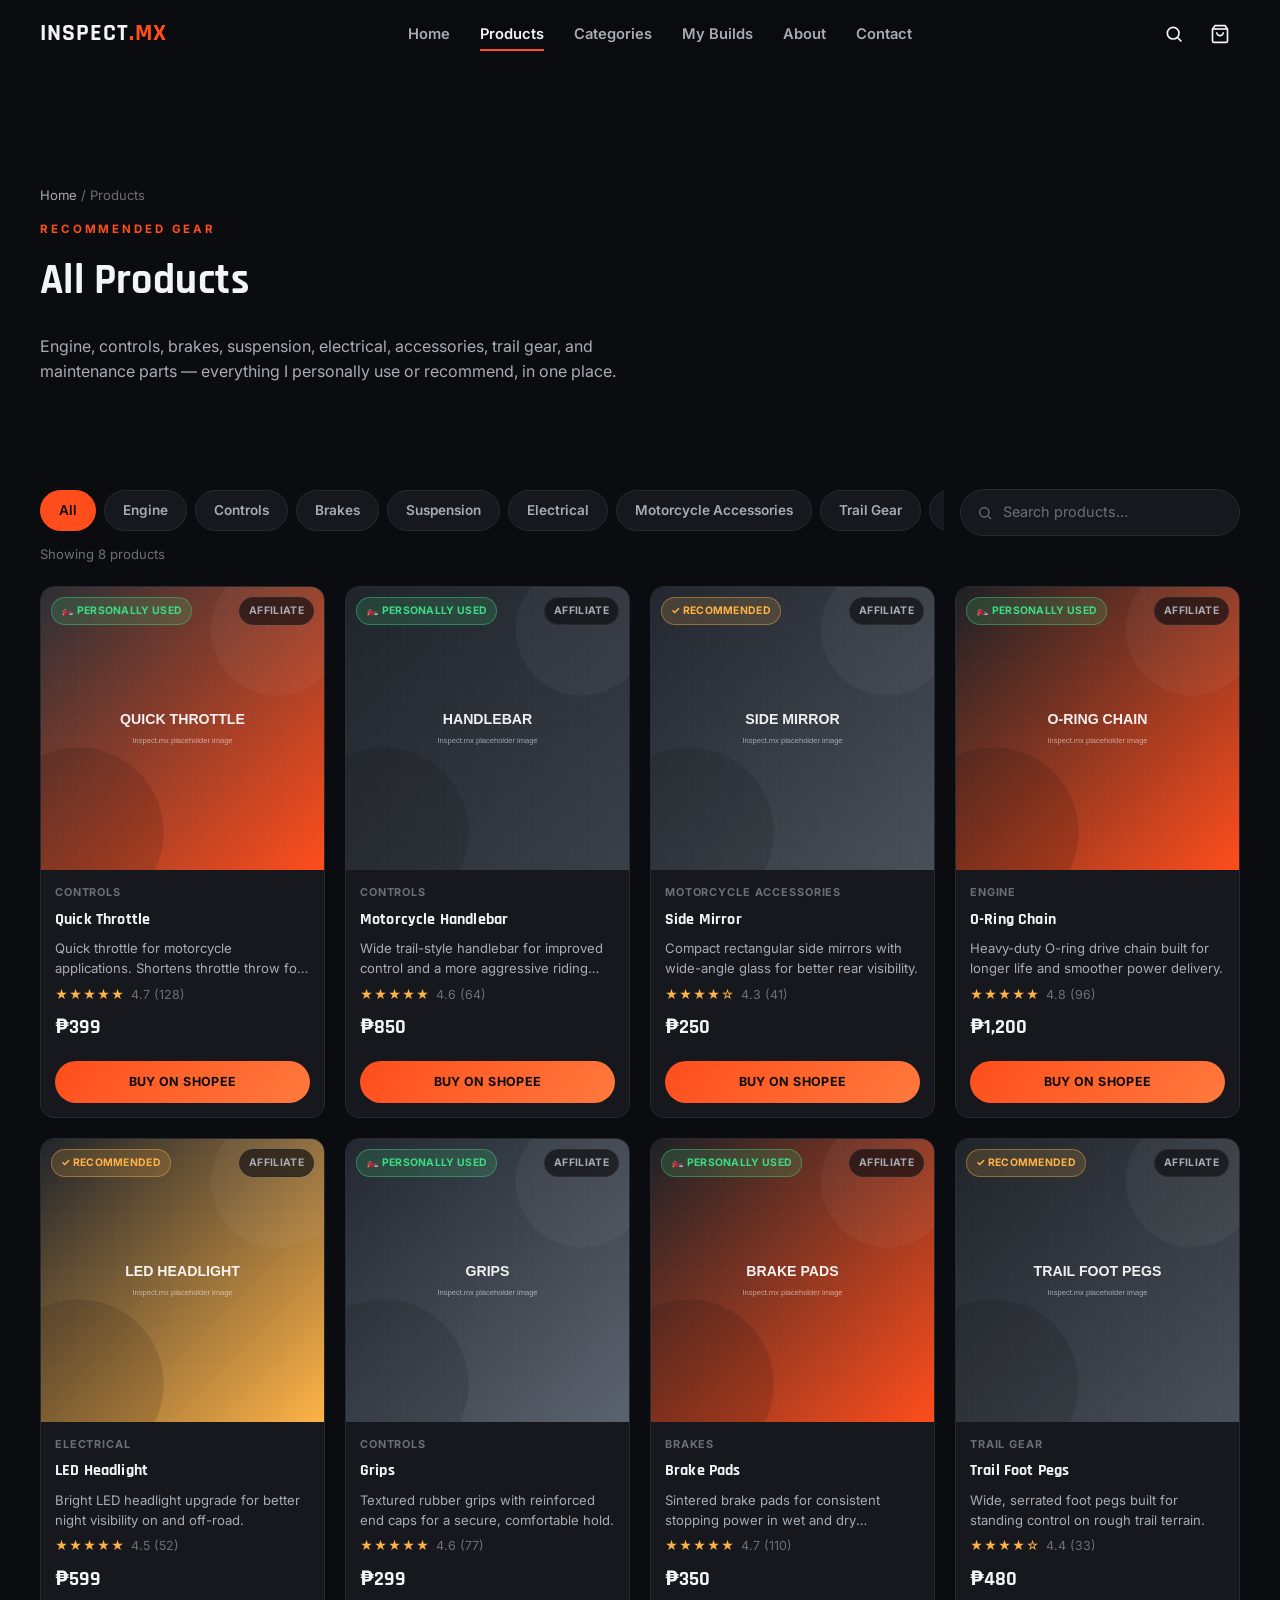
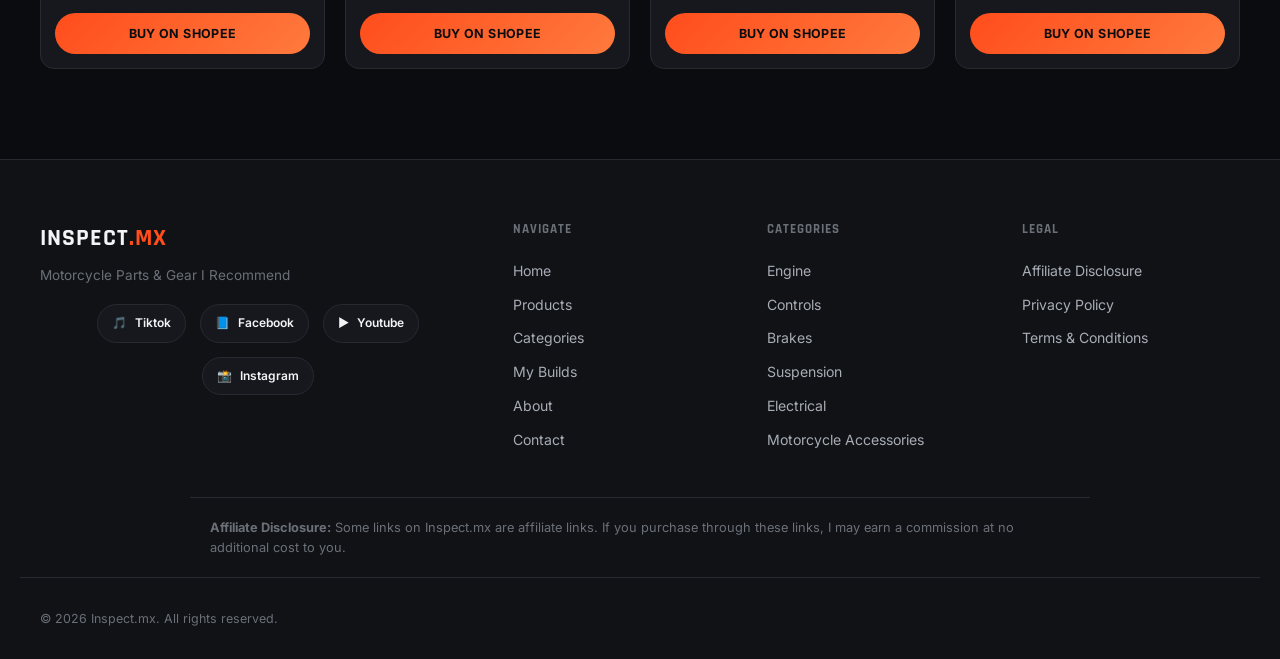
==== products.html @ eeff5ef5 "Initial commit: Inspect.mx motorcycle parts affiliate site Dark-themed, mobile-first affiliate store" ====
<!DOCTYPE html>
<html lang="en">
<head>
<meta charset="UTF-8">
<meta name="viewport" content="width=device-width, initial-scale=1.0">
<title>Products — Inspect.mx</title>
<meta name="description" content="Browse every motorcycle part and gear item Inspect.mx personally uses or recommends — engine, controls, brakes, suspension, electrical, accessories, trail gear, and maintenance.">
<link rel="icon" href="data:image/svg+xml,<svg xmlns=%22http://www.w3.org/2000/svg%22 viewBox=%220 0 100 100%22><text y=%22.9em%22 font-size=%2290%22>🏍️</text></svg>">
<link rel="preconnect" href="https://fonts.googleapis.com">
<link rel="preconnect" href="https://fonts.gstatic.com" crossorigin>
<link href="https://fonts.googleapis.com/css2?family=Rajdhani:wght@600;700&family=Inter:wght@400;500;600;700&display=swap" rel="stylesheet">
<link rel="stylesheet" href="css/style.css">
</head>
<body data-page="products">

<!-- ======================= NAVBAR ======================= -->
<header class="navbar" id="navbar">
  <div class="navbar-inner container">
    <a href="index.html" class="brand" aria-label="Inspect.mx home">
      <span class="brand-mark">INSPECT<span class="accent">.MX</span></span>
    </a>

    <nav class="nav-links" id="navLinks" aria-label="Primary">
      <a href="index.html" class="nav-link" data-section="home">Home</a>
      <a href="products.html" class="nav-link" data-section="products">Products</a>
      <a href="index.html#categories" class="nav-link" data-section="categories">Categories</a>
      <a href="index.html#builds" class="nav-link" data-section="builds">My Builds</a>
      <a href="index.html#about" class="nav-link" data-section="about">About</a>
      <a href="index.html#contact" class="nav-link" data-section="contact">Contact</a>
    </nav>

    <div class="navbar-actions">
      <button class="icon-btn" id="searchToggle" aria-label="Search products" aria-expanded="false">
        <svg viewBox="0 0 24 24" width="20" height="20" fill="none" stroke="currentColor" stroke-width="2"><circle cx="11" cy="11" r="7"/><line x1="21" y1="21" x2="16.65" y2="16.65"/></svg>
      </button>
      <a href="products.html" class="icon-btn" aria-label="View products">
        <svg viewBox="0 0 24 24" width="20" height="20" fill="none" stroke="currentColor" stroke-width="2"><path d="M6 2 3 6v14a2 2 0 0 0 2 2h14a2 2 0 0 0 2-2V6l-3-4Z"/><path d="M3 6h18"/><path d="M16 10a4 4 0 0 1-8 0"/></svg>
      </a>
      <button class="hamburger" id="hamburger" aria-label="Open menu" aria-expanded="false">
        <span></span><span></span><span></span>
      </button>
    </div>
  </div>

  <!-- Expanding search bar -->
  <div class="search-panel" id="searchPanel">
    <div class="container search-panel-inner">
      <svg viewBox="0 0 24 24" width="18" height="18" fill="none" stroke="currentColor" stroke-width="2"><circle cx="11" cy="11" r="7"/><line x1="21" y1="21" x2="16.65" y2="16.65"/></svg>
      <input type="search" id="navSearchInput" placeholder="Search parts — throttle, handlebar, brake, chain…" aria-label="Search products">
    </div>
  </div>
</header>

<!-- Mobile nav drawer -->
<div class="mobile-drawer" id="mobileDrawer">
  <button class="drawer-close" id="drawerClose" aria-label="Close menu">&times;</button>
  <div class="drawer-search">
    <svg viewBox="0 0 24 24" width="17" height="17" fill="none" stroke="currentColor" stroke-width="2"><circle cx="11" cy="11" r="7"/><line x1="21" y1="21" x2="16.65" y2="16.65"/></svg>
    <input type="search" id="drawerSearchInput" placeholder="Search parts…" aria-label="Search products">
  </div>
  <nav aria-label="Mobile primary">
    <a href="index.html" class="mobile-link" data-section="home"><span class="mobile-link-icon">🏠</span>Home</a>
    <a href="products.html" class="mobile-link" data-section="products"><span class="mobile-link-icon">🛍️</span>Products</a>
    <a href="index.html#categories" class="mobile-link" data-section="categories"><span class="mobile-link-icon">🗂️</span>Categories</a>
    <a href="index.html#builds" class="mobile-link" data-section="builds"><span class="mobile-link-icon">🏍️</span>My Builds</a>
    <a href="index.html#about" class="mobile-link" data-section="about"><span class="mobile-link-icon">ℹ️</span>About</a>
    <a href="index.html#contact" class="mobile-link" data-section="contact"><span class="mobile-link-icon">✉️</span>Contact</a>
  </nav>
</div>
<div class="drawer-backdrop" id="drawerBackdrop"></div>

<main>

<!-- ======================= PAGE HEADER ======================= -->
<section class="page-header">
  <div class="container">
    <p class="breadcrumb"><a href="index.html">Home</a> / Products</p>
    <p class="section-eyebrow">Recommended Gear</p>
    <h1 class="section-title">All Products</h1>
    <p class="page-header-text">Engine, controls, brakes, suspension, electrical, accessories, trail gear, and maintenance parts — everything I personally use or recommend, in one place.</p>
  </div>
</section>

<!-- ======================= PRODUCTS ======================= -->
<section class="products" id="productToolbar">
  <div class="container">
    <div class="product-toolbar">
      <div class="filter-chips" id="filterChips" role="tablist" aria-label="Filter products by category">
        <button class="chip active" data-filter="all" role="tab" aria-selected="true">All</button>
      </div>
      <div class="product-search">
        <svg viewBox="0 0 24 24" width="16" height="16" fill="none" stroke="currentColor" stroke-width="2"><circle cx="11" cy="11" r="7"/><line x1="21" y1="21" x2="16.65" y2="16.65"/></svg>
        <input type="search" id="productSearchInput" placeholder="Search products…" aria-label="Search products">
      </div>
    </div>

    <p class="results-meta" id="resultsMeta" aria-live="polite"></p>

    <div class="product-grid" id="productGrid"><!-- injected by products-page.js --></div>
    <p class="empty-state hidden" id="emptyState">No products match your search. Try a different keyword or filter.</p>
  </div>
</section>

</main>

<!-- ======================= FOOTER ======================= -->
<footer class="footer">
  <div class="container footer-grid">
    <div class="footer-brand">
      <span class="brand-mark">INSPECT<span class="accent">.MX</span></span>
      <p>Motorcycle Parts &amp; Gear I Recommend</p>
      <div class="social-row footer-social" id="footerSocialRow"><!-- injected by common.js --></div>
    </div>

    <div class="footer-col">
      <h4>Navigate</h4>
      <a href="index.html">Home</a>
      <a href="products.html">Products</a>
      <a href="index.html#categories">Categories</a>
      <a href="index.html#builds">My Builds</a>
      <a href="index.html#about">About</a>
      <a href="index.html#contact">Contact</a>
    </div>

    <div class="footer-col" id="footerCategories">
      <h4>Categories</h4>
      <!-- injected by common.js -->
    </div>

    <div class="footer-col">
      <h4>Legal</h4>
      <a href="#" id="footerDisclosureLink">Affiliate Disclosure</a>
      <a href="#" data-modal="privacy">Privacy Policy</a>
      <a href="#" data-modal="terms">Terms &amp; Conditions</a>
    </div>
  </div>

  <div class="footer-disclosure container">
    <strong>Affiliate Disclosure:</strong> Some links on Inspect.mx are affiliate links. If you purchase through these links, I may earn a commission at no additional cost to you.
  </div>

  <div class="footer-bottom container">
    <p>&copy; 2026 Inspect.mx. All rights reserved.</p>
  </div>
</footer>

<!-- Sticky mobile bottom tab bar -->
<nav class="mobile-tabbar" id="mobileTabbar" aria-label="Mobile quick navigation">
  <a href="index.html" class="tab-item" data-section="home">
    <svg viewBox="0 0 24 24" width="21" height="21" fill="none" stroke="currentColor" stroke-width="2"><path d="M3 11 12 3l9 8"/><path d="M5 10v10h14V10"/></svg>
    <span>Home</span>
  </a>
  <a href="index.html#categories" class="tab-item" data-section="categories">
    <svg viewBox="0 0 24 24" width="21" height="21" fill="none" stroke="currentColor" stroke-width="2"><rect x="3" y="3" width="7" height="7" rx="1.5"/><rect x="14" y="3" width="7" height="7" rx="1.5"/><rect x="3" y="14" width="7" height="7" rx="1.5"/><rect x="14" y="14" width="7" height="7" rx="1.5"/></svg>
    <span>Categories</span>
  </a>
  <button class="tab-item tab-search" id="tabSearchBtn" aria-label="Search products">
    <span class="tab-search-circle">
      <svg viewBox="0 0 24 24" width="20" height="20" fill="none" stroke="currentColor" stroke-width="2"><circle cx="11" cy="11" r="7"/><line x1="21" y1="21" x2="16.65" y2="16.65"/></svg>
    </span>
    <span>Search</span>
  </button>
  <a href="products.html" class="tab-item" data-section="products">
    <svg viewBox="0 0 24 24" width="21" height="21" fill="none" stroke="currentColor" stroke-width="2"><path d="M6 2 3 6v14a2 2 0 0 0 2 2h14a2 2 0 0 0 2-2V6l-3-4Z"/><path d="M3 6h18"/><path d="M16 10a4 4 0 0 1-8 0"/></svg>
    <span>Shop</span>
  </a>
  <a href="index.html#builds" class="tab-item" data-section="builds">
    <svg viewBox="0 0 24 24" width="21" height="21" fill="none" stroke="currentColor" stroke-width="2"><circle cx="6" cy="17" r="3"/><circle cx="18" cy="17" r="3"/><path d="M6 17 10 9h5l3 5"/><path d="M10 9 8 6h-2"/></svg>
    <span>Builds</span>
  </a>
</nav>

<!-- ======================= PRODUCT DETAIL MODAL ======================= -->
<div class="modal-backdrop" id="productModal" role="dialog" aria-modal="true" aria-labelledby="modalProductName">
  <div class="modal product-modal">
    <button class="modal-close" id="modalClose" aria-label="Close">&times;</button>
    <div class="modal-scroll" id="modalScroll"><!-- injected by common.js --></div>
  </div>
</div>

<!-- ======================= SIMPLE INFO MODAL (privacy/terms) ======================= -->
<div class="modal-backdrop" id="infoModal" role="dialog" aria-modal="true" aria-labelledby="infoModalTitle">
  <div class="modal info-modal">
    <button class="modal-close" id="infoModalClose" aria-label="Close">&times;</button>
    <h3 id="infoModalTitle"></h3>
    <div id="infoModalBody"></div>
  </div>
</div>

<script src="js/products.js"></script>
<script src="js/common.js"></script>
<script src="js/products-page.js"></script>
</body>
</html>
---- css/style.css ----
/* =========================================================
   Inspect.mx — Design Tokens
   ========================================================= */
:root {
  --bg: #0b0c0f;
  --bg-alt: #101216;
  --surface: #16181d;
  --surface-2: #1c1f25;
  --border: #262a31;
  --text: #f3f4f6;
  --text-dim: #a7acb5;
  --text-faint: #6b7078;

  --accent: #ff4d1c;
  --accent-hover: #ff6a3d;
  --accent-dim: #ff4d1c33;
  --accent-2: #ffb347;

  --success: #3ddc84;

  --radius-sm: 8px;
  --radius: 14px;
  --radius-lg: 22px;

  --shadow-sm: 0 2px 10px rgba(0,0,0,0.25);
  --shadow-md: 0 10px 30px rgba(0,0,0,0.35);
  --shadow-lg: 0 20px 50px rgba(0,0,0,0.45);

  --font-display: "Rajdhani", "Inter", sans-serif;
  --font-body: "Inter", system-ui, sans-serif;

  --nav-h: 68px;
  --container-w: 1240px;

  --ease: cubic-bezier(.22,.8,.28,1);
}

/* =========================================================
   Reset & base
   ========================================================= */
* { box-sizing: border-box; }
html { scroll-behavior: smooth; }

body {
  margin: 0;
  background: var(--bg);
  color: var(--text);
  font-family: var(--font-body);
  line-height: 1.55;
  -webkit-font-smoothing: antialiased;
  overflow-x: hidden;
}

img { max-width: 100%; display: block; }
a { color: inherit; text-decoration: none; }
button { font: inherit; }
input, textarea { font: inherit; }
ul { margin: 0; padding: 0; list-style: none; }
h1, h2, h3, h4 { margin: 0; font-family: var(--font-display); font-weight: 700; letter-spacing: 0.01em; }

.accent { color: var(--accent); }

.container {
  max-width: var(--container-w);
  margin: 0 auto;
  padding: 0 20px;
}

.hidden { display: none !important; }

@media (prefers-reduced-motion: reduce) {
  *, *::before, *::after { animation-duration: 0.001ms !important; animation-iteration-count: 1 !important; transition-duration: 0.001ms !important; scroll-behavior: auto !important; }
}

/* Reveal-on-scroll utility */
.reveal { opacity: 0; transform: translateY(18px); }
.reveal.in-view {
  animation: revealUp 0.7s var(--ease) forwards;
}
@keyframes revealUp {
  to { opacity: 1; transform: translateY(0); }
}

/* =========================================================
   Buttons
   ========================================================= */
.btn {
  display: inline-flex;
  align-items: center;
  justify-content: center;
  gap: 8px;
  padding: 14px 26px;
  border-radius: 999px;
  font-weight: 700;
  font-size: 0.95rem;
  letter-spacing: 0.02em;
  border: 1.5px solid transparent;
  cursor: pointer;
  transition: transform 0.2s var(--ease), box-shadow 0.2s var(--ease), background 0.2s var(--ease), border-color 0.2s var(--ease);
  white-space: nowrap;
  text-transform: uppercase;
}
.btn:active { transform: scale(0.97); }

.btn-primary {
  background: linear-gradient(135deg, var(--accent), #ff7a3d);
  color: #0b0c0f;
  box-shadow: 0 8px 24px var(--accent-dim);
}
.btn-primary:hover { transform: translateY(-2px); box-shadow: 0 12px 30px var(--accent-dim); background: linear-gradient(135deg, var(--accent-hover), #ff8d59); }

.btn-outline {
  background: transparent;
  color: var(--text);
  border-color: rgba(255,255,255,0.25);
}
.btn-outline:hover { border-color: var(--accent); color: var(--accent); transform: translateY(-2px); }

.btn-block { width: 100%; }

.btn-sm { padding: 10px 18px; font-size: 0.8rem; }

/* =========================================================
   Navbar
   ========================================================= */
.navbar {
  position: sticky;
  top: 0;
  z-index: 100;
  background: rgba(11,12,15,0.7);
  backdrop-filter: blur(14px) saturate(140%);
  -webkit-backdrop-filter: blur(14px) saturate(140%);
  border-bottom: 1px solid transparent;
  transition: border-color 0.3s var(--ease), background 0.3s var(--ease);
}
.navbar.scrolled {
  border-bottom-color: var(--border);
  background: rgba(11,12,15,0.92);
}

.navbar-inner {
  height: var(--nav-h);
  display: flex;
  align-items: center;
  justify-content: space-between;
  gap: 20px;
}

.brand-mark {
  font-family: var(--font-display);
  font-weight: 700;
  font-size: 1.5rem;
  letter-spacing: 0.04em;
}

.nav-links {
  display: none;
  align-items: center;
  gap: 30px;
}
.nav-link {
  font-size: 0.92rem;
  font-weight: 600;
  color: var(--text-dim);
  position: relative;
  padding: 6px 0;
  transition: color 0.2s;
}
.nav-link::after {
  content: "";
  position: absolute;
  left: 0; bottom: 0;
  width: 0; height: 2px;
  background: var(--accent);
  transition: width 0.25s var(--ease);
}
.nav-link:hover { color: var(--text); }
.nav-link:hover::after { width: 100%; }
.nav-link.active { color: var(--text); }
.nav-link.active::after { width: 100%; }

.navbar-actions {
  display: flex;
  align-items: center;
  gap: 6px;
}
.icon-btn {
  display: inline-flex;
  align-items: center;
  justify-content: center;
  width: 40px; height: 40px;
  border-radius: 50%;
  background: transparent;
  border: none;
  color: var(--text);
  cursor: pointer;
  transition: background 0.2s;
}
.icon-btn:hover { background: var(--surface-2); color: var(--accent); }

.hamburger {
  display: inline-flex;
  flex-direction: column;
  justify-content: center;
  gap: 5px;
  width: 40px; height: 40px;
  background: none;
  border: none;
  cursor: pointer;
}
.hamburger span {
  display: block;
  width: 20px; height: 2px;
  background: var(--text);
  margin: 0 auto;
  transition: transform 0.25s var(--ease), opacity 0.2s;
}
.hamburger[aria-expanded="true"] span:nth-child(1) { transform: translateY(7px) rotate(45deg); }
.hamburger[aria-expanded="true"] span:nth-child(2) { opacity: 0; }
.hamburger[aria-expanded="true"] span:nth-child(3) { transform: translateY(-7px) rotate(-45deg); }

/* Search panel */
.search-panel {
  max-height: 0;
  overflow: hidden;
  transition: max-height 0.3s var(--ease);
  border-bottom: 1px solid transparent;
}
.search-panel.open { max-height: 80px; border-bottom-color: var(--border); }
.search-panel-inner {
  display: flex;
  align-items: center;
  gap: 10px;
  padding: 14px 20px;
  color: var(--text-faint);
}
.search-panel-inner input {
  flex: 1;
  background: transparent;
  border: none;
  outline: none;
  color: var(--text);
  font-size: 0.95rem;
}
.search-panel-inner input::placeholder { color: var(--text-faint); }

/* Mobile drawer */
.mobile-drawer {
  position: fixed;
  top: 0; right: 0;
  width: min(82vw, 320px);
  height: 100vh;
  background: var(--surface);
  border-left: 1px solid var(--border);
  z-index: 200;
  transform: translateX(100%);
  transition: transform 0.3s var(--ease);
  padding: 24px 24px 24px;
  overflow-y: auto;
}
.mobile-drawer.open { transform: translateX(0); }

.drawer-close {
  display: flex;
  align-items: center;
  justify-content: center;
  width: 40px; height: 40px;
  margin-left: auto;
  margin-bottom: 18px;
  border-radius: 50%;
  background: var(--surface-2);
  border: 1px solid var(--border);
  color: var(--text);
  font-size: 1.4rem;
  line-height: 1;
  cursor: pointer;
  transition: background 0.2s, color 0.2s;
}
.drawer-close:hover { background: var(--accent); color: #0b0c0f; }

.drawer-search {
  display: flex;
  align-items: center;
  gap: 10px;
  background: var(--surface-2);
  border: 1px solid var(--border);
  border-radius: 999px;
  padding: 11px 16px;
  color: var(--text-faint);
  margin-bottom: 20px;
}
.drawer-search input {
  flex: 1;
  background: transparent;
  border: none;
  outline: none;
  color: var(--text);
  font-size: 0.92rem;
  min-width: 0;
}
.drawer-search input::placeholder { color: var(--text-faint); }

.mobile-link {
  display: flex;
  align-items: center;
  gap: 12px;
  padding: 15px 6px;
  font-weight: 700;
  font-size: 1.02rem;
  border-bottom: 1px solid var(--border);
  color: var(--text-dim);
  transition: color 0.2s, padding-left 0.2s;
}
.mobile-link-icon { font-size: 1.15rem; width: 24px; text-align: center; }
.mobile-link:hover, .mobile-link.active { color: var(--text); padding-left: 10px; }
.mobile-link.active { color: var(--accent); }
.drawer-backdrop {
  position: fixed; inset: 0;
  background: rgba(0,0,0,0.55);
  z-index: 190;
  opacity: 0;
  pointer-events: none;
  transition: opacity 0.3s var(--ease);
}
.drawer-backdrop.open { opacity: 1; pointer-events: auto; }

@media (min-width: 900px) {
  .nav-links { display: flex; }
  .hamburger { display: none; }
}

/* =========================================================
   Hero
   ========================================================= */
.hero {
  position: relative;
  min-height: 92vh;
  display: flex;
  flex-direction: column;
  align-items: center;
  justify-content: center;
  text-align: center;
  overflow: hidden;
  padding: 40px 0 80px;
}
.hero-bg {
  position: absolute; inset: 0;
  background-size: cover;
  background-position: center bottom;
  transform: scale(1.05);
  will-change: transform;
}
.hero-overlay {
  position: absolute; inset: 0;
  background:
    linear-gradient(180deg, rgba(11,12,15,0.55) 0%, rgba(11,12,15,0.62) 45%, var(--bg) 96%),
    radial-gradient(circle at 50% 38%, rgba(11,12,15,0.15), rgba(11,12,15,0.7) 75%);
}
.hero-content { position: relative; z-index: 2; max-width: 760px; }

.hero-eyebrow {
  text-transform: uppercase;
  letter-spacing: 0.3em;
  font-size: 0.75rem;
  font-weight: 700;
  color: var(--accent-2);
  margin-bottom: 18px;
}
.hero-title {
  font-size: clamp(3rem, 14vw, 6.5rem);
  line-height: 0.95;
  margin-bottom: 10px;
  text-shadow: 0 10px 40px rgba(0,0,0,0.5);
}
.hero-subtitle {
  font-size: clamp(1.1rem, 3vw, 1.6rem);
  font-weight: 600;
  color: var(--text);
  margin-bottom: 14px;
}
.hero-tagline {
  color: var(--text-dim);
  max-width: 520px;
  margin: 0 auto 34px;
  font-size: 1rem;
}
.hero-actions {
  display: flex;
  gap: 16px;
  justify-content: center;
  flex-wrap: wrap;
}

.reveal[style] { } /* placeholder to keep specificity simple */
.hero-eyebrow.reveal.in-view { animation-delay: 0s; }
.hero-title.reveal.in-view { animation-delay: 0.08s; }
.hero-subtitle.reveal.in-view { animation-delay: 0.16s; }
.hero-tagline.reveal.in-view { animation-delay: 0.24s; }
.hero-actions.reveal.in-view { animation-delay: 0.32s; }

.scroll-cue {
  position: absolute;
  bottom: 22px;
  left: 50%;
  transform: translateX(-50%);
  color: var(--text-dim);
  animation: bounce 2.2s infinite;
  z-index: 2;
}
@keyframes bounce {
  0%, 100% { transform: translate(-50%, 0); }
  50% { transform: translate(-50%, 8px); }
}

/* =========================================================
   Section headings
   ========================================================= */
section { padding: 90px 0; scroll-margin-top: var(--nav-h); }
.section-eyebrow {
  text-transform: uppercase;
  letter-spacing: 0.25em;
  font-size: 0.72rem;
  font-weight: 700;
  color: var(--accent);
  margin: 0 0 10px;
}
.section-title {
  font-size: clamp(1.8rem, 4vw, 2.6rem);
  margin-bottom: 20px;
}

/* =========================================================
   Trust section
   ========================================================= */
.trust { background: var(--bg-alt); border-top: 1px solid var(--border); border-bottom: 1px solid var(--border); }
.trust-text { color: var(--text-dim); max-width: 640px; font-size: 1.05rem; margin-bottom: 40px; }
.trust-grid {
  display: grid;
  gap: 20px;
  grid-template-columns: 1fr;
}
.trust-card {
  background: var(--surface);
  border: 1px solid var(--border);
  border-radius: var(--radius);
  padding: 28px 24px;
  transition: transform 0.25s var(--ease), border-color 0.25s var(--ease);
}
.trust-card:hover { transform: translateY(-4px); border-color: var(--accent); }
.trust-icon { font-size: 2rem; display: block; margin-bottom: 12px; }
.trust-card h3 { font-size: 1.1rem; margin-bottom: 8px; }
.trust-card p { color: var(--text-dim); font-size: 0.92rem; margin: 0; }

@media (min-width: 700px) {
  .trust-grid { grid-template-columns: repeat(3, 1fr); }
}

/* =========================================================
   Categories
   ========================================================= */
.category-grid {
  display: grid;
  grid-template-columns: repeat(2, 1fr);
  gap: 14px;
}
.category-card {
  background: var(--surface);
  border: 1px solid var(--border);
  border-radius: var(--radius);
  padding: 22px 16px;
  text-align: center;
  cursor: pointer;
  transition: transform 0.25s var(--ease), border-color 0.25s var(--ease), background 0.25s var(--ease);
}
.category-card:hover, .category-card:focus-visible {
  transform: translateY(-5px);
  border-color: var(--accent);
  background: var(--surface-2);
}
.category-card .cat-icon {
  font-size: 1.8rem;
  display: inline-flex;
  align-items: center;
  justify-content: center;
  width: 56px; height: 56px;
  border-radius: 50%;
  background: var(--accent-dim);
  margin-bottom: 12px;
  transition: transform 0.25s var(--ease);
}
.category-card:hover .cat-icon { transform: scale(1.1) rotate(-6deg); }
.category-card h3 { font-size: 0.95rem; margin-bottom: 4px; }
.category-card p { color: var(--text-faint); font-size: 0.78rem; margin: 0; }

@media (min-width: 640px) { .category-grid { grid-template-columns: repeat(4, 1fr); } }
@media (min-width: 1000px) { .category-grid { grid-template-columns: repeat(8, 1fr); } }

/* =========================================================
   Products teaser (homepage)
   ========================================================= */
.products-teaser { background: var(--bg-alt); border-top: 1px solid var(--border); border-bottom: 1px solid var(--border); }
.products-teaser-inner {
  display: flex;
  flex-direction: column;
  gap: 24px;
  align-items: flex-start;
}
.products-teaser-text { color: var(--text-dim); max-width: 560px; }
@media (min-width: 760px) {
  .products-teaser-inner { flex-direction: row; align-items: center; justify-content: space-between; gap: 30px; }
}

/* =========================================================
   Page header (non-homepage pages, e.g. products.html)
   ========================================================= */
.page-header { padding: calc(var(--nav-h) + 34px) 0 10px; }
.breadcrumb { color: var(--text-faint); font-size: 0.82rem; margin-bottom: 16px; }
.breadcrumb a { color: var(--text-dim); transition: color 0.2s; }
.breadcrumb a:hover { color: var(--accent); }
.page-header-text { color: var(--text-dim); max-width: 620px; margin-bottom: 6px; }

/* =========================================================
   Products toolbar
   ========================================================= */
.product-toolbar {
  display: flex;
  flex-direction: column;
  gap: 16px;
  margin-bottom: 8px;
}
.filter-chips {
  display: flex;
  gap: 8px;
  overflow-x: auto;
  padding-bottom: 4px;
  scrollbar-width: none;
}
.filter-chips::-webkit-scrollbar { display: none; }
.chip {
  flex: 0 0 auto;
  padding: 9px 18px;
  border-radius: 999px;
  border: 1px solid var(--border);
  background: var(--surface);
  color: var(--text-dim);
  font-size: 0.85rem;
  font-weight: 600;
  cursor: pointer;
  transition: all 0.2s var(--ease);
}
.chip:hover { border-color: var(--accent); color: var(--text); }
.chip.active { background: var(--accent); border-color: var(--accent); color: #0b0c0f; }

.product-search {
  display: flex;
  align-items: center;
  gap: 8px;
  background: var(--surface);
  border: 1px solid var(--border);
  border-radius: 999px;
  padding: 10px 16px;
  color: var(--text-faint);
}
.product-search input {
  flex: 1;
  background: transparent;
  border: none;
  outline: none;
  color: var(--text);
  font-size: 0.9rem;
  min-width: 0;
}
.product-search input::placeholder { color: var(--text-faint); }

.results-meta { color: var(--text-faint); font-size: 0.82rem; margin: 6px 0 22px; }

@media (min-width: 760px) {
  .product-toolbar { flex-direction: row; align-items: center; justify-content: space-between; }
  .product-search { width: 280px; }
}

/* =========================================================
   Product grid & cards
   ========================================================= */
.product-grid {
  display: grid;
  grid-template-columns: repeat(2, 1fr);
  gap: 14px;
}
@media (min-width: 640px) { .product-grid { grid-template-columns: repeat(3, 1fr); gap: 20px; } }
@media (min-width: 1000px) { .product-grid { grid-template-columns: repeat(4, 1fr); } }

.product-card {
  background: var(--surface);
  border: 1px solid var(--border);
  border-radius: var(--radius);
  overflow: hidden;
  cursor: pointer;
  display: flex;
  flex-direction: column;
  transition: transform 0.3s var(--ease), box-shadow 0.3s var(--ease), border-color 0.3s var(--ease);
  animation: cardIn 0.5s var(--ease) both;
}
@keyframes cardIn { from { opacity: 0; transform: translateY(14px); } to { opacity: 1; transform: translateY(0); } }

.product-card:hover {
  transform: translateY(-6px);
  box-shadow: var(--shadow-md);
  border-color: rgba(255,77,28,0.4);
}

.product-media {
  position: relative;
  aspect-ratio: 1 / 1;
  overflow: hidden;
  background: var(--surface-2);
}
.product-media img {
  width: 100%; height: 100%;
  object-fit: cover;
  transition: transform 0.45s var(--ease);
}
.product-card:hover .product-media img { transform: scale(1.08); }

.badge-row {
  position: absolute;
  top: 10px; left: 10px;
  display: flex;
  flex-direction: column;
  gap: 6px;
  z-index: 2;
}
.badge {
  font-size: 0.65rem;
  font-weight: 700;
  text-transform: uppercase;
  letter-spacing: 0.03em;
  padding: 5px 9px;
  border-radius: 999px;
  backdrop-filter: blur(4px);
  white-space: nowrap;
}
.badge-used { background: rgba(61,220,132,0.16); color: var(--success); border: 1px solid rgba(61,220,132,0.4); }
.badge-recommended { background: rgba(255,179,71,0.16); color: var(--accent-2); border: 1px solid rgba(255,179,71,0.4); }
.badge-affiliate {
  position: absolute;
  top: 10px; right: 10px;
  background: rgba(11,12,15,0.65);
  color: var(--text-dim);
  border: 1px solid var(--border);
  z-index: 2;
}

.product-body {
  padding: 14px;
  display: flex;
  flex-direction: column;
  gap: 6px;
  flex: 1;
}
.product-category {
  font-size: 0.68rem;
  text-transform: uppercase;
  letter-spacing: 0.08em;
  color: var(--text-faint);
  font-weight: 700;
}
.product-name {
  font-family: var(--font-display);
  font-size: 1.02rem;
  font-weight: 700;
  margin: 0;
}
.product-desc {
  color: var(--text-dim);
  font-size: 0.82rem;
  margin: 0;
  display: -webkit-box;
  -webkit-line-clamp: 2;
  -webkit-box-orient: vertical;
  overflow: hidden;
}
.product-rating {
  display: flex;
  align-items: center;
  gap: 6px;
  font-size: 0.78rem;
  color: var(--text-faint);
}
.stars { color: var(--accent-2); letter-spacing: 1px; }
.product-price {
  font-family: var(--font-display);
  font-size: 1.25rem;
  font-weight: 700;
  color: var(--text);
  margin-top: 2px;
}

.product-buy-btn {
  margin: 4px 14px 14px;
  display: inline-flex;
  align-items: center;
  justify-content: center;
  gap: 6px;
  padding: 11px 14px;
  border-radius: 999px;
  background: linear-gradient(135deg, var(--accent), #ff7a3d);
  color: #0b0c0f;
  font-weight: 700;
  font-size: 0.78rem;
  text-transform: uppercase;
  letter-spacing: 0.03em;
  border: none;
  cursor: pointer;
  transition: transform 0.2s var(--ease), box-shadow 0.2s var(--ease);
}
.product-buy-btn:hover { transform: translateY(-2px); box-shadow: 0 8px 20px var(--accent-dim); }
.product-buy-btn:active { transform: scale(0.96); }

.empty-state { text-align: center; color: var(--text-faint); padding: 60px 20px; }

/* =========================================================
   Skeleton / loading state
   ========================================================= */
.skeleton {
  background: linear-gradient(90deg, var(--surface) 25%, var(--surface-2) 37%, var(--surface) 63%);
  background-size: 400% 100%;
  animation: shimmer 1.4s ease infinite;
  border-radius: var(--radius);
}
@keyframes shimmer { 0% { background-position: 100% 0; } 100% { background-position: -100% 0; } }

/* =========================================================
   Videos
   ========================================================= */
.videos { background: var(--bg-alt); border-top: 1px solid var(--border); border-bottom: 1px solid var(--border); }
.video-grid {
  display: grid;
  grid-template-columns: 1fr;
  gap: 18px;
}
@media (min-width: 640px) { .video-grid { grid-template-columns: repeat(2, 1fr); } }
@media (min-width: 1000px) { .video-grid { grid-template-columns: repeat(4, 1fr); } }

.video-card {
  background: var(--surface);
  border: 1px solid var(--border);
  border-radius: var(--radius);
  overflow: hidden;
  transition: transform 0.25s var(--ease), border-color 0.25s var(--ease);
}
.video-card:hover { transform: translateY(-5px); border-color: var(--accent); }
.video-thumb {
  position: relative;
  aspect-ratio: 4/5;
  overflow: hidden;
}
.video-thumb img { width: 100%; height: 100%; object-fit: cover; }
.play-badge {
  position: absolute; inset: 0;
  display: flex; align-items: center; justify-content: center;
  background: linear-gradient(180deg, transparent 40%, rgba(0,0,0,0.75));
}
.play-circle {
  width: 54px; height: 54px;
  border-radius: 50%;
  background: rgba(255,77,28,0.9);
  display: flex; align-items: center; justify-content: center;
  color: #0b0c0f;
  transition: transform 0.25s var(--ease);
}
.video-card:hover .play-circle { transform: scale(1.12); }
.platform-tag {
  position: absolute; top: 10px; left: 10px;
  background: rgba(11,12,15,0.7);
  border: 1px solid var(--border);
  color: var(--text-dim);
  font-size: 0.65rem;
  font-weight: 700;
  text-transform: uppercase;
  padding: 4px 9px;
  border-radius: 999px;
}
.video-body { padding: 14px; }
.video-body h3 { font-size: 0.95rem; margin-bottom: 6px; }
.video-body p { color: var(--text-dim); font-size: 0.8rem; margin: 0 0 12px; }

/* =========================================================
   Builds
   ========================================================= */
.build-list { display: flex; flex-direction: column; gap: 24px; }
.build-card {
  display: grid;
  grid-template-columns: 1fr;
  background: var(--surface);
  border: 1px solid var(--border);
  border-radius: var(--radius-lg);
  overflow: hidden;
}
.build-media { aspect-ratio: 16/10; overflow: hidden; }
.build-media img { width: 100%; height: 100%; object-fit: cover; }
.build-info { padding: 26px; display: flex; flex-direction: column; gap: 14px; }
.build-info h3 { font-size: 1.5rem; }
.build-bike { color: var(--accent-2); font-weight: 700; font-size: 0.85rem; text-transform: uppercase; letter-spacing: 0.05em; }
.build-summary { color: var(--text-dim); font-size: 0.92rem; }
.build-parts { display: flex; flex-wrap: wrap; gap: 8px; }
.build-part-tag {
  background: var(--surface-2);
  border: 1px solid var(--border);
  border-radius: 999px;
  padding: 7px 14px;
  font-size: 0.78rem;
  color: var(--text-dim);
  cursor: pointer;
  transition: all 0.2s;
}
.build-part-tag:hover { border-color: var(--accent); color: var(--text); }

@media (min-width: 800px) {
  .build-card { grid-template-columns: 1fr 1fr; }
  .build-media { aspect-ratio: auto; height: 100%; }
}

/* =========================================================
   About
   ========================================================= */
.about-grid { display: grid; grid-template-columns: 1fr; gap: 30px; align-items: start; }
.about-text { color: var(--text-dim); margin-bottom: 14px; }
.about-disclosure-card {
  background: var(--surface);
  border: 1px solid var(--accent-dim);
  border-radius: var(--radius);
  padding: 24px;
}
.about-disclosure-card h3 { margin-bottom: 10px; color: var(--accent-2); font-size: 1rem; }
.about-disclosure-card p { color: var(--text-dim); font-size: 0.88rem; margin: 0; }

@media (min-width: 900px) { .about-grid { grid-template-columns: 1.4fr 1fr; } }

/* =========================================================
   Follow / social
   ========================================================= */
.follow { text-align: center; background: radial-gradient(circle at 50% 0%, rgba(255,77,28,0.08), transparent 60%); }
.follow-text { color: var(--text-dim); margin-bottom: 30px; }
.social-row { display: flex; gap: 14px; justify-content: center; flex-wrap: wrap; }
.social-btn {
  display: inline-flex;
  align-items: center;
  gap: 8px;
  padding: 12px 20px;
  border-radius: 999px;
  background: var(--surface);
  border: 1px solid var(--border);
  font-weight: 600;
  font-size: 0.85rem;
  transition: all 0.2s var(--ease);
}
.social-btn:hover { border-color: var(--accent); transform: translateY(-3px); color: var(--accent); }

/* =========================================================
   Contact
   ========================================================= */
.contact-inner { display: grid; grid-template-columns: 1fr; gap: 30px; }
.contact-text { color: var(--text-dim); }
.contact-form { display: flex; flex-direction: column; gap: 16px; background: var(--surface); border: 1px solid var(--border); padding: 24px; border-radius: var(--radius); }
.field { display: flex; flex-direction: column; gap: 6px; font-size: 0.85rem; color: var(--text-dim); }
.field input, .field textarea {
  background: var(--surface-2);
  border: 1px solid var(--border);
  border-radius: var(--radius-sm);
  padding: 12px 14px;
  color: var(--text);
  outline: none;
  transition: border-color 0.2s;
  resize: vertical;
}
.field input:focus, .field textarea:focus { border-color: var(--accent); }
.form-note { font-size: 0.82rem; color: var(--success); min-height: 1.2em; margin: 0; }

@media (min-width: 900px) { .contact-inner { grid-template-columns: 1fr 1fr; align-items: center; } }

/* =========================================================
   Footer
   ========================================================= */
.footer { background: var(--bg-alt); border-top: 1px solid var(--border); padding-top: 60px; }
.footer-grid {
  display: grid;
  grid-template-columns: 1fr;
  gap: 36px;
  padding-bottom: 40px;
}
.footer-brand p { color: var(--text-faint); font-size: 0.85rem; margin: 8px 0 18px; }
.footer-social .social-btn { padding: 9px 14px; font-size: 0.75rem; }
.footer-col h4 { font-size: 0.8rem; text-transform: uppercase; letter-spacing: 0.08em; color: var(--text-faint); margin-bottom: 14px; }
.footer-col a { display: block; color: var(--text-dim); font-size: 0.88rem; padding: 6px 0; transition: color 0.2s; }
.footer-col a:hover { color: var(--accent); }

.footer-disclosure {
  border-top: 1px solid var(--border);
  padding: 20px;
  color: var(--text-faint);
  font-size: 0.8rem;
  max-width: 900px;
}
.footer-bottom {
  border-top: 1px solid var(--border);
  padding: 18px 20px 90px;
  color: var(--text-faint);
  font-size: 0.78rem;
}

@media (min-width: 700px) { .footer-grid { grid-template-columns: repeat(2, 1fr); } .footer-bottom { padding-bottom: 18px; } }
@media (min-width: 1000px) { .footer-grid { grid-template-columns: 2fr 1fr 1fr 1fr; } }

/* =========================================================
   Sticky mobile bottom tab bar
   ========================================================= */
.mobile-tabbar {
  position: fixed;
  left: 0; right: 0; bottom: 0;
  z-index: 90;
  display: flex;
  align-items: flex-start;
  justify-content: space-between;
  padding: 8px 6px calc(6px + env(safe-area-inset-bottom));
  background: rgba(11,12,15,0.94);
  backdrop-filter: blur(12px);
  border-top: 1px solid var(--border);
}
.tab-item {
  flex: 1;
  display: flex;
  flex-direction: column;
  align-items: center;
  gap: 4px;
  padding: 6px 2px;
  border: none;
  background: none;
  color: var(--text-faint);
  font-size: 0.65rem;
  font-weight: 600;
  cursor: pointer;
  transition: color 0.2s, transform 0.2s;
}
.tab-item:active { transform: scale(0.94); }
.tab-item.active { color: var(--accent); }
.tab-search { position: relative; margin-top: -22px; }
.tab-search-circle {
  width: 46px; height: 46px;
  border-radius: 50%;
  display: flex; align-items: center; justify-content: center;
  background: linear-gradient(135deg, var(--accent), #ff7a3d);
  color: #0b0c0f;
  box-shadow: 0 6px 18px var(--accent-dim);
  margin-bottom: 2px;
  transition: transform 0.2s var(--ease);
}
.tab-search:active .tab-search-circle { transform: scale(0.92); }
.tab-search span:last-child { color: var(--text-faint); }

body { padding-bottom: 0; }
@media (max-width: 699px) { body { padding-bottom: 66px; } }
@media (min-width: 700px) { .mobile-tabbar { display: none; } }

/* =========================================================
   Modals
   ========================================================= */
.modal-backdrop {
  position: fixed; inset: 0;
  background: rgba(5,5,7,0.75);
  backdrop-filter: blur(3px);
  display: flex;
  align-items: flex-end;
  justify-content: center;
  z-index: 300;
  opacity: 0;
  pointer-events: none;
  transition: opacity 0.25s var(--ease);
}
.modal-backdrop.open { opacity: 1; pointer-events: auto; }

.modal {
  background: var(--surface);
  border: 1px solid var(--border);
  border-radius: 20px 20px 0 0;
  width: 100%;
  max-width: 720px;
  max-height: 92vh;
  position: relative;
  transform: translateY(24px);
  transition: transform 0.3s var(--ease);
  overflow: hidden;
  display: flex;
  flex-direction: column;
}
.modal-backdrop.open .modal { transform: translateY(0); }

.modal-close {
  position: absolute;
  top: 14px; right: 14px;
  width: 36px; height: 36px;
  border-radius: 50%;
  background: rgba(0,0,0,0.4);
  border: 1px solid var(--border);
  color: var(--text);
  font-size: 1.3rem;
  line-height: 1;
  cursor: pointer;
  z-index: 5;
  display: flex; align-items: center; justify-content: center;
  transition: background 0.2s;
}
.modal-close:hover { background: var(--accent); color: #0b0c0f; }

.modal-scroll { overflow-y: auto; padding: 0 0 30px; flex: 1; min-height: 0; }
.info-modal { padding: 28px 24px; max-height: 80vh; overflow-y: auto; border-radius: var(--radius-lg); }
.info-modal h3 { margin-bottom: 14px; }
.info-modal p { color: var(--text-dim); font-size: 0.9rem; margin-bottom: 12px; }

@media (min-width: 760px) {
  .modal-backdrop { align-items: center; }
  .modal { border-radius: var(--radius-lg); }
}

/* Product modal: slides in from the right like a page, not a bottom sheet */
#productModal {
  justify-content: flex-end;
  align-items: stretch;
}
#productModal .modal.product-modal {
  width: 100%;
  max-width: 100%;
  height: 100%;
  max-height: 100%;
  border-radius: 0;
  transform: translateX(100%);
  transition: transform 0.4s var(--ease);
  box-shadow: -20px 0 50px rgba(0,0,0,0.5);
}
#productModal.open .modal.product-modal { transform: translateX(0); }

/* Product modal internals */
.pm-gallery { position: relative; background: var(--surface-2); }
.pm-main-img { aspect-ratio: 1/1; max-height: 380px; overflow: hidden; }
.pm-main-img img { width: 100%; height: 100%; object-fit: cover; }
.pm-thumbs { display: flex; gap: 8px; padding: 10px 20px; overflow-x: auto; }
.pm-thumb { width: 60px; height: 60px; border-radius: 8px; overflow: hidden; border: 2px solid transparent; cursor: pointer; flex: 0 0 auto; }
.pm-thumb.active { border-color: var(--accent); }
.pm-thumb img { width: 100%; height: 100%; object-fit: cover; }

.pm-body { padding: 24px 24px 0; }
.pm-badges { display: flex; gap: 8px; margin-bottom: 12px; flex-wrap: wrap; }
.pm-title { font-size: 1.5rem; margin-bottom: 6px; }
.pm-category { color: var(--text-faint); font-size: 0.78rem; text-transform: uppercase; letter-spacing: 0.06em; font-weight: 700; margin-bottom: 10px; }
.pm-price { font-size: 1.6rem; font-weight: 700; font-family: var(--font-display); margin-bottom: 12px; }
.pm-desc { color: var(--text-dim); margin-bottom: 18px; }
.pm-buy-row { margin-bottom: 8px; }
.pm-disclosure-inline { font-size: 0.76rem; color: var(--text-faint); margin-bottom: 24px; }

.pm-section { padding: 22px 24px; border-top: 1px solid var(--border); }
.pm-section h4 { font-size: 0.78rem; text-transform: uppercase; letter-spacing: 0.08em; color: var(--accent); margin-bottom: 14px; }
.pm-reasons { display: flex; flex-direction: column; gap: 8px; }
.pm-reasons li { display: flex; gap: 10px; color: var(--text-dim); font-size: 0.9rem; align-items: flex-start; }
.pm-reasons li::before { content: "✓"; color: var(--success); font-weight: 700; flex: 0 0 auto; }

.pm-experience-quote {
  background: var(--surface-2);
  border-left: 3px solid var(--accent);
  padding: 16px 18px;
  border-radius: 8px;
  font-style: italic;
  color: var(--text-dim);
  font-size: 0.92rem;
  margin-bottom: 16px;
}

.pm-video-frame {
  position: relative;
  aspect-ratio: 16/9;
  border-radius: var(--radius-sm);
  overflow: hidden;
  background: #000;
  cursor: pointer;
}
.pm-video-frame img { width: 100%; height: 100%; object-fit: cover; opacity: 0.85; }
.pm-video-frame iframe { width: 100%; height: 100%; border: 0; }

.pm-specs { width: 100%; border-collapse: collapse; font-size: 0.88rem; }
.pm-specs tr { border-bottom: 1px solid var(--border); }
.pm-specs tr:last-child { border-bottom: none; }
.pm-specs td { padding: 10px 0; }
.pm-specs td:first-child { color: var(--text-faint); width: 40%; font-weight: 600; }
.pm-specs td:last-child { color: var(--text); }

.pm-photo-grid { display: grid; grid-template-columns: repeat(3, 1fr); gap: 8px; }
.pm-photo-grid img { aspect-ratio: 1/1; object-fit: cover; border-radius: 8px; cursor: pointer; transition: transform 0.2s; }
.pm-photo-grid img:hover { transform: scale(1.04); }

/* =========================================================
   Misc
   ========================================================= */
::selection { background: var(--accent); color: #0b0c0f; }

::-webkit-scrollbar { width: 10px; }
::-webkit-scrollbar-track { background: var(--bg); }
::-webkit-scrollbar-thumb { background: var(--surface-2); border-radius: 10px; }
::-webkit-scrollbar-thumb:hover { background: var(--border); }
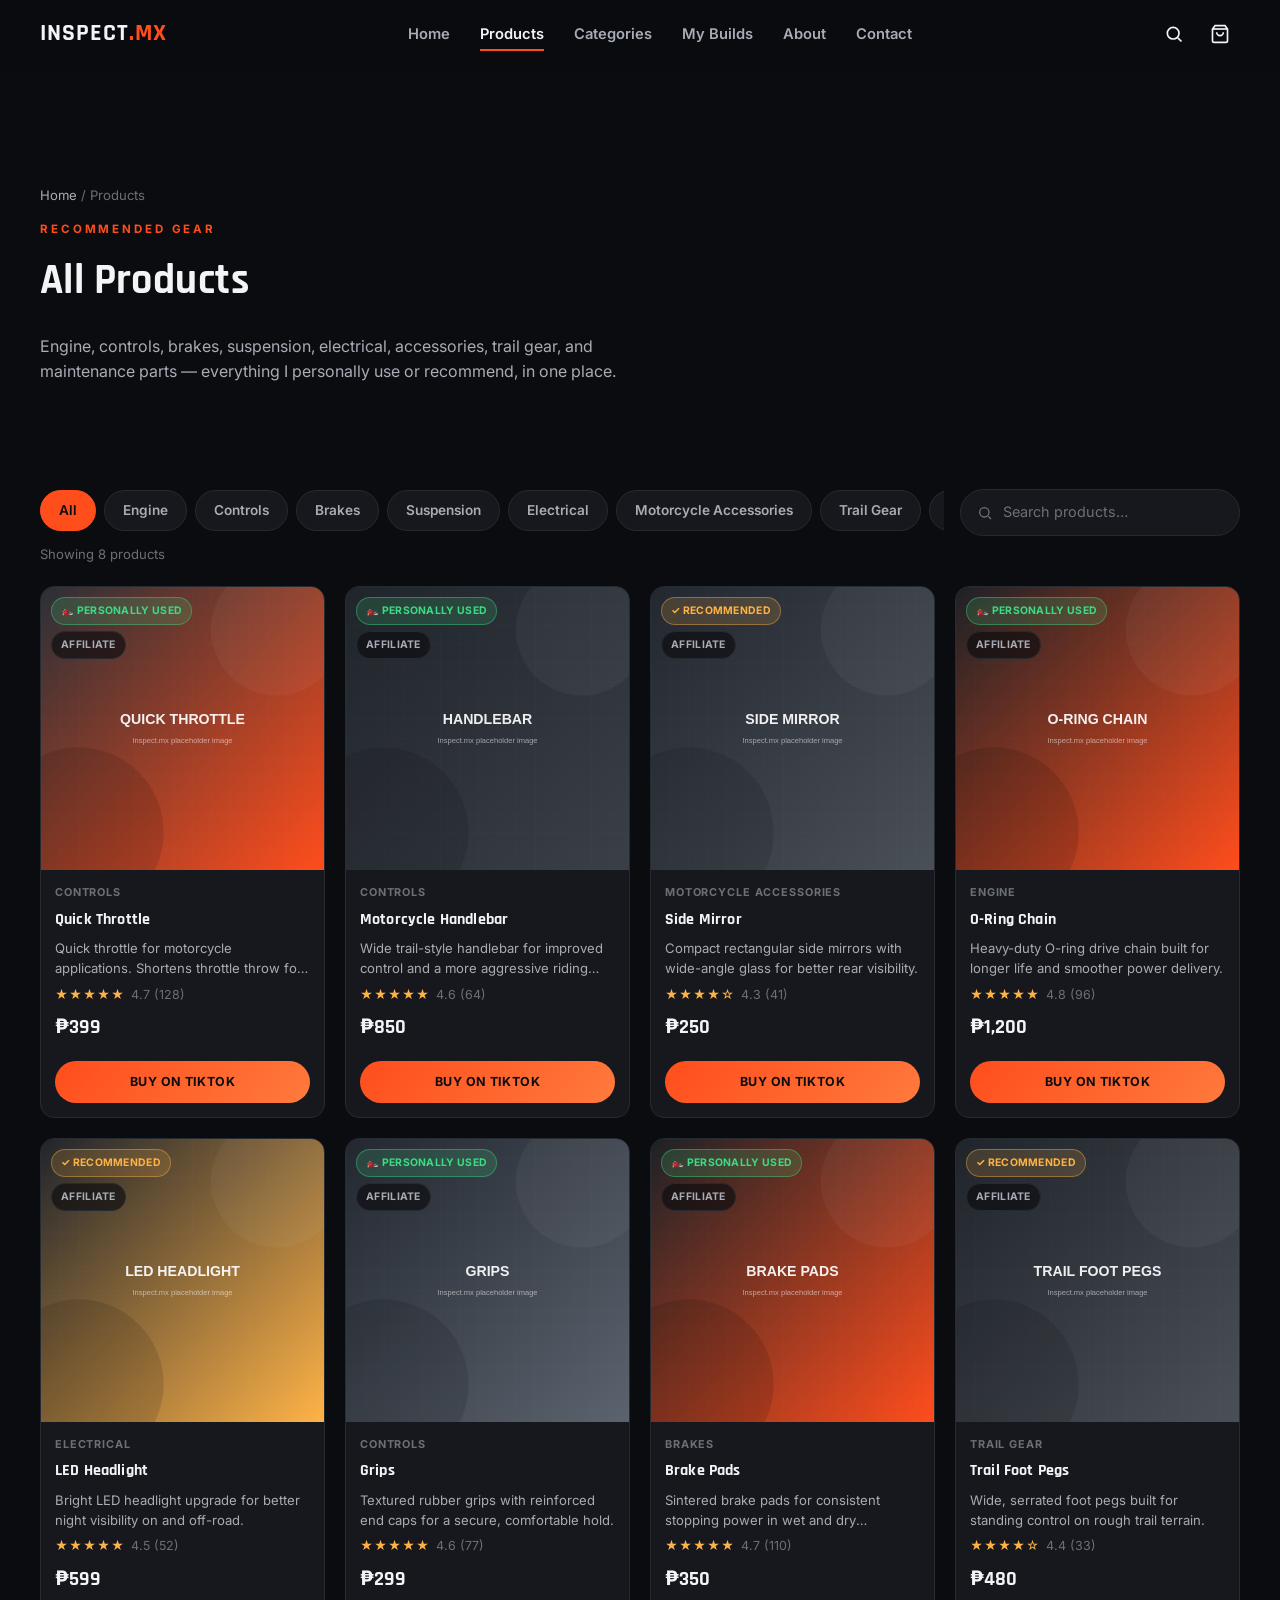
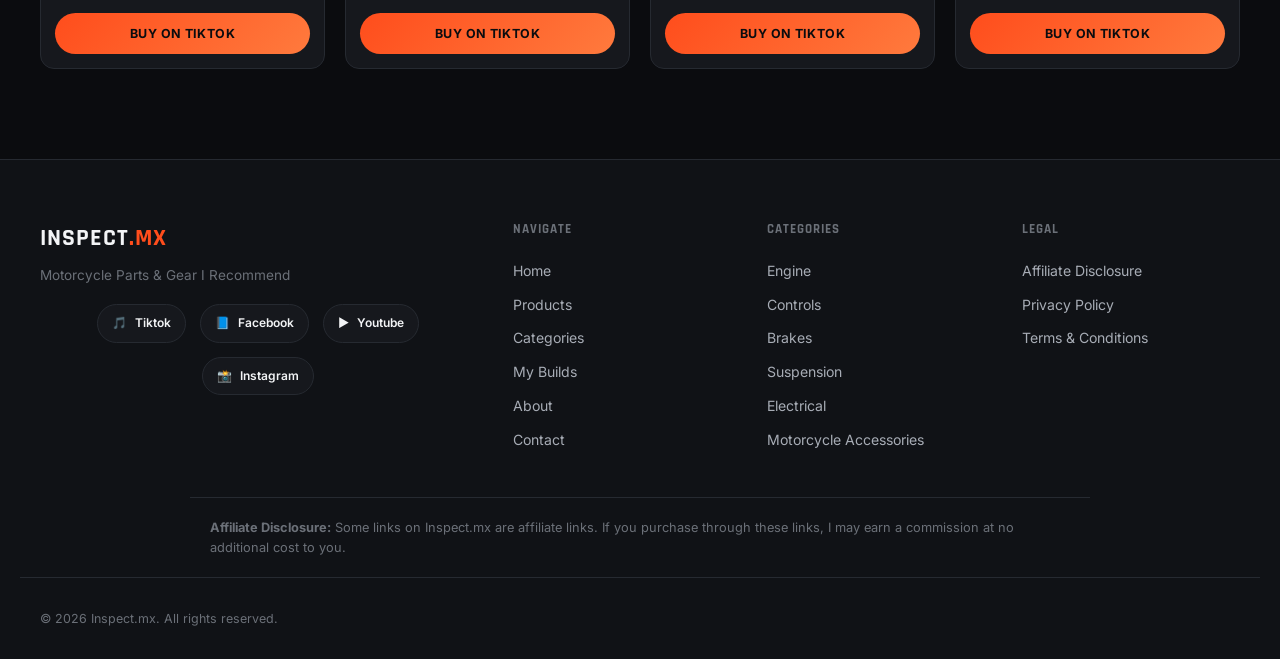
==== commit 5e36bde6: "Add cinematic motion and staggered reveal animations site-wide - Hero background now has a slow Ken " ====
--- a/products.html
+++ b/products.html
@@ -12,6 +12,8 @@
 <link rel="stylesheet" href="css/style.css">
 </head>
 <body data-page="products">
+
+<div class="scroll-progress" id="scrollProgress"></div>
 
 <!-- ======================= NAVBAR ======================= -->
 <header class="navbar" id="navbar">
--- a/css/style.css
+++ b/css/style.css
@@ -103,10 +103,22 @@
 .btn:active { transform: scale(0.97); }
 
 .btn-primary {
+  position: relative;
+  overflow: hidden;
   background: linear-gradient(135deg, var(--accent), #ff7a3d);
   color: #0b0c0f;
   box-shadow: 0 8px 24px var(--accent-dim);
 }
+.btn-primary::after {
+  content: "";
+  position: absolute;
+  top: 0; left: -60%;
+  width: 40%; height: 100%;
+  background: linear-gradient(115deg, transparent, rgba(255,255,255,0.45), transparent);
+  transform: skewX(-20deg);
+  transition: left 0.6s var(--ease);
+}
+.btn-primary:hover::after { left: 130%; }
 .btn-primary:hover { transform: translateY(-2px); box-shadow: 0 12px 30px var(--accent-dim); background: linear-gradient(135deg, var(--accent-hover), #ff8d59); }
 
 .btn-outline {
@@ -119,6 +131,20 @@
 .btn-block { width: 100%; }
 
 .btn-sm { padding: 10px 18px; font-size: 0.8rem; }
+
+/* =========================================================
+   Scroll progress bar
+   ========================================================= */
+.scroll-progress {
+  position: fixed;
+  top: 0; left: 0;
+  height: 3px;
+  width: 0%;
+  background: linear-gradient(90deg, var(--accent), var(--accent-2));
+  z-index: 300;
+  transition: width 0.1s linear;
+  box-shadow: 0 0 10px var(--accent-dim);
+}
 
 /* =========================================================
    Navbar
@@ -343,18 +369,46 @@
   overflow: hidden;
   padding: 40px 0 80px;
 }
+.hero-bg-wrap {
+  position: absolute; inset: 0;
+  overflow: hidden;
+  will-change: transform;
+}
 .hero-bg {
-  position: absolute; inset: 0;
+  position: absolute; inset: -6%;
   background-size: cover;
   background-position: center bottom;
-  transform: scale(1.05);
+  animation: heroKenBurns 22s ease-in-out infinite alternate;
   will-change: transform;
+}
+@keyframes heroKenBurns {
+  0%   { transform: scale(1) translate(0%, 0%); }
+  100% { transform: scale(1.14) translate(-1.8%, -1.2%); }
 }
 .hero-overlay {
   position: absolute; inset: 0;
   background:
     linear-gradient(180deg, rgba(11,12,15,0.55) 0%, rgba(11,12,15,0.62) 45%, var(--bg) 96%),
     radial-gradient(circle at 50% 38%, rgba(11,12,15,0.15), rgba(11,12,15,0.7) 75%);
+}
+.hero-light-sweep {
+  position: absolute; inset: 0;
+  z-index: 1;
+  pointer-events: none;
+  background: linear-gradient(115deg, transparent 40%, rgba(255,255,255,0.06) 48%, rgba(255,77,28,0.1) 50%, transparent 58%);
+  background-size: 260% 260%;
+  animation: heroSweep 9s ease-in-out infinite;
+  mix-blend-mode: screen;
+}
+@keyframes heroSweep {
+  0%, 100% { background-position: 120% 20%; opacity: 0; }
+  35% { opacity: 1; }
+  55% { background-position: -20% 80%; opacity: 0; }
+}
+
+@media (prefers-reduced-motion: reduce) {
+  .hero-bg { animation: none; }
+  .hero-light-sweep { display: none; }
 }
 .hero-content { position: relative; z-index: 2; max-width: 760px; }
 
@@ -643,12 +697,14 @@
 .badge-used { background: rgba(61,220,132,0.16); color: var(--success); border: 1px solid rgba(61,220,132,0.4); }
 .badge-recommended { background: rgba(255,179,71,0.16); color: var(--accent-2); border: 1px solid rgba(255,179,71,0.4); }
 .badge-affiliate {
-  position: absolute;
-  top: 10px; right: 10px;
   background: rgba(11,12,15,0.65);
   color: var(--text-dim);
   border: 1px solid var(--border);
-  z-index: 2;
+  align-self: flex-start;
+}
+
+@media (max-width: 420px) {
+  .badge { font-size: 0.58rem; padding: 4px 7px; }
 }
 
 .product-body {
@@ -796,9 +852,16 @@
   border: 1px solid var(--border);
   border-radius: var(--radius-lg);
   overflow: hidden;
+  transition: transform 0.35s var(--ease), border-color 0.35s var(--ease), box-shadow 0.35s var(--ease);
+}
+.build-card:hover {
+  transform: translateY(-4px);
+  border-color: rgba(255,77,28,0.4);
+  box-shadow: var(--shadow-lg);
 }
 .build-media { aspect-ratio: 16/10; overflow: hidden; }
-.build-media img { width: 100%; height: 100%; object-fit: cover; }
+.build-media img { width: 100%; height: 100%; object-fit: cover; transition: transform 0.7s var(--ease); }
+.build-card:hover .build-media img { transform: scale(1.08); }
 .build-info { padding: 26px; display: flex; flex-direction: column; gap: 14px; }
 .build-info h3 { font-size: 1.5rem; }
 .build-bike { color: var(--accent-2); font-weight: 700; font-size: 0.85rem; text-transform: uppercase; letter-spacing: 0.05em; }
@@ -1050,6 +1113,7 @@
 
 .pm-body { padding: 24px 24px 0; }
 .pm-badges { display: flex; gap: 8px; margin-bottom: 12px; flex-wrap: wrap; }
+.pm-badges .badge-affiliate { position: static; top: auto; right: auto; }
 .pm-title { font-size: 1.5rem; margin-bottom: 6px; }
 .pm-category { color: var(--text-faint); font-size: 0.78rem; text-transform: uppercase; letter-spacing: 0.06em; font-weight: 700; margin-bottom: 10px; }
 .pm-price { font-size: 1.6rem; font-weight: 700; font-family: var(--font-display); margin-bottom: 12px; }
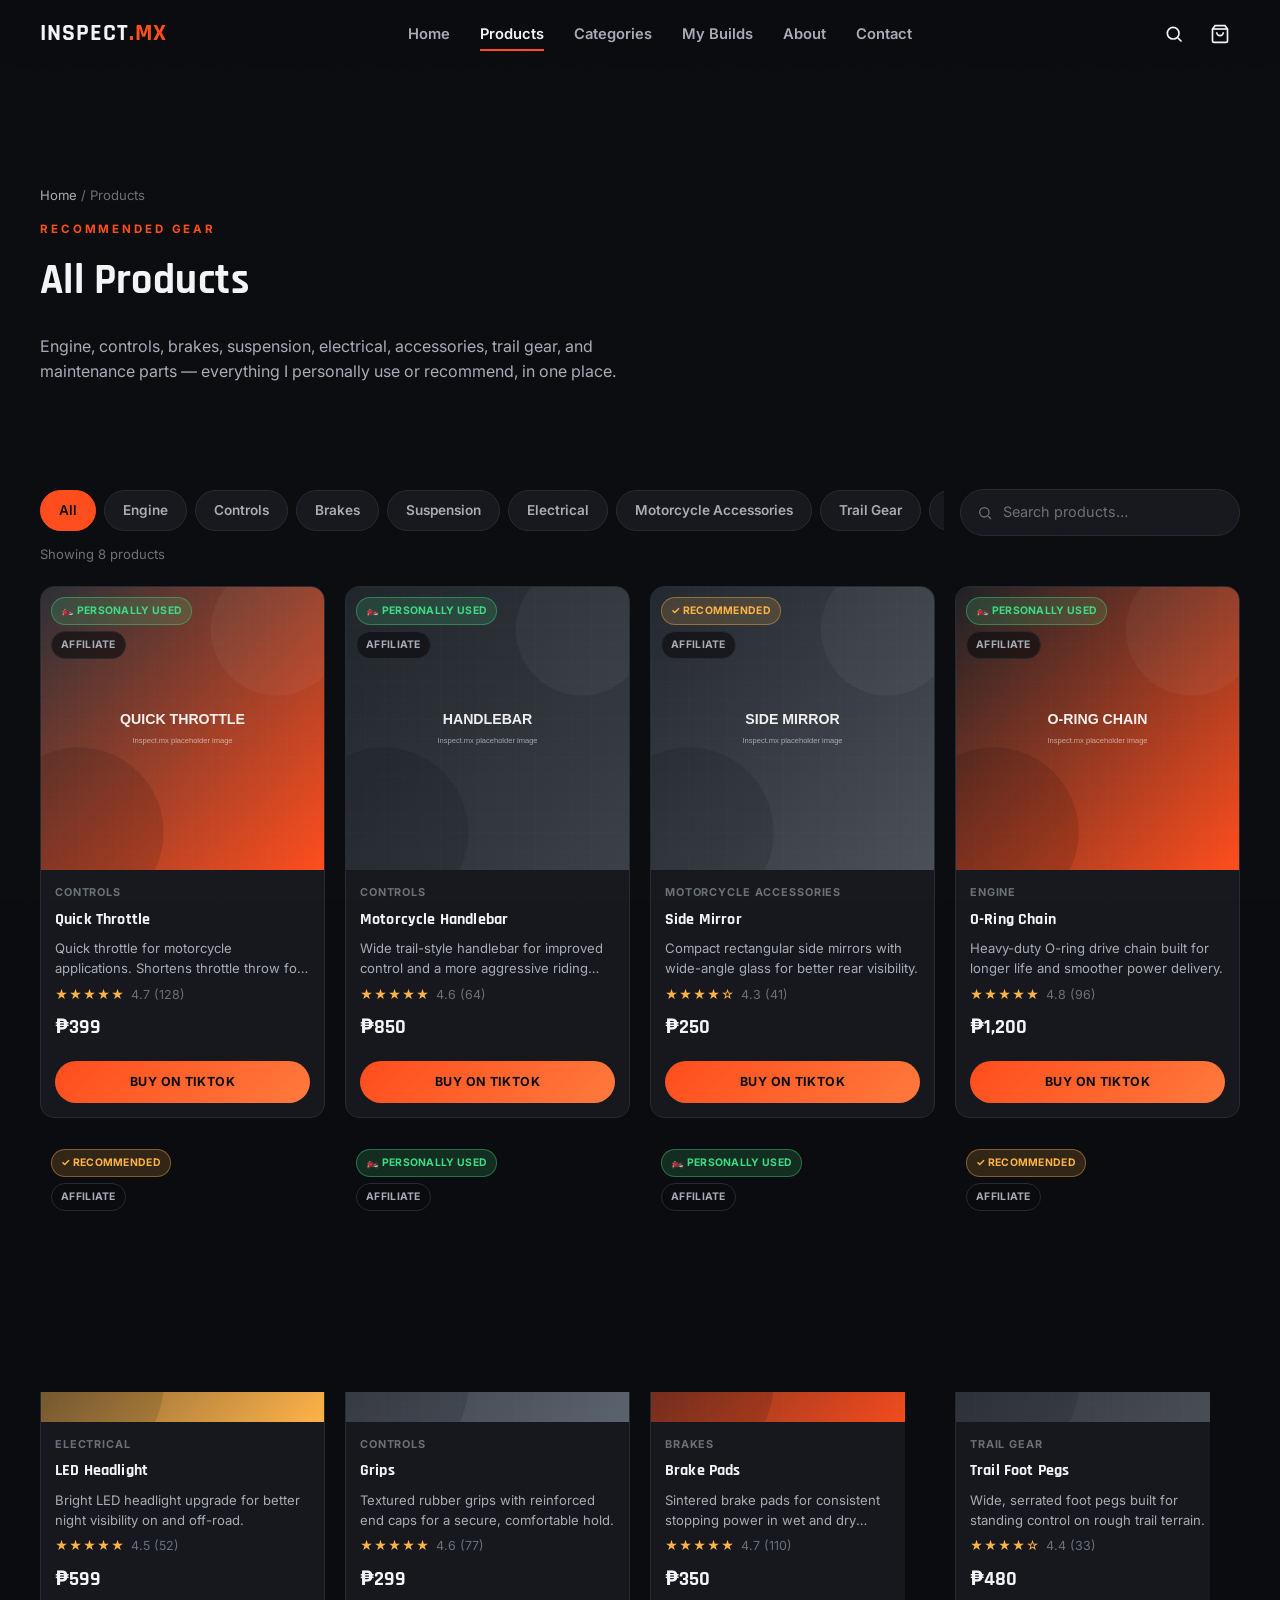
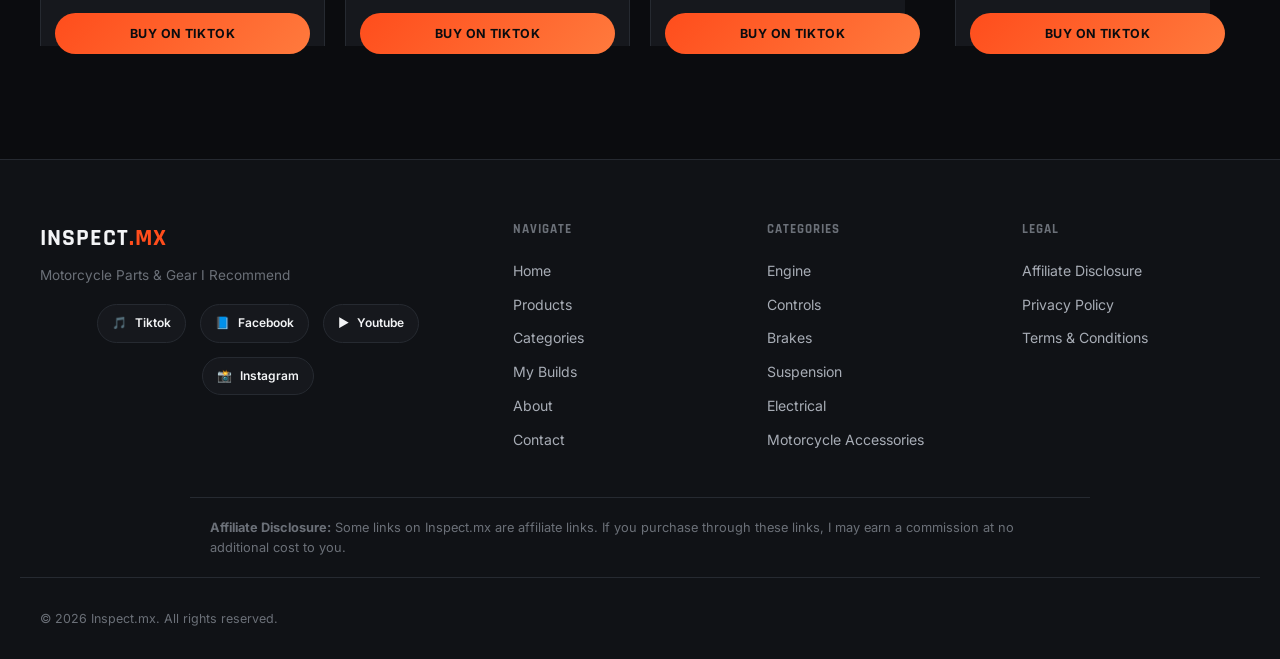
==== commit 08ccaba9: "Add modern AI-startup aesthetic: grain texture, ambient glow, glass cards - Subtle fixed film-grain " ====
--- a/products.html
+++ b/products.html
@@ -13,6 +13,7 @@
 </head>
 <body data-page="products">
 
+<div class="grain-overlay" aria-hidden="true"></div>
 <div class="scroll-progress" id="scrollProgress"></div>
 
 <!-- ======================= NAVBAR ======================= -->
--- a/css/style.css
+++ b/css/style.css
@@ -72,13 +72,13 @@
   *, *::before, *::after { animation-duration: 0.001ms !important; animation-iteration-count: 1 !important; transition-duration: 0.001ms !important; scroll-behavior: auto !important; }
 }
 
-/* Reveal-on-scroll utility */
-.reveal { opacity: 0; transform: translateY(18px); }
+/* Reveal-on-scroll utility — fade + rise + blur-to-focus */
+.reveal { opacity: 0; transform: translateY(18px); filter: blur(6px); }
 .reveal.in-view {
-  animation: revealUp 0.7s var(--ease) forwards;
+  animation: revealUp 0.8s var(--ease) forwards;
 }
 @keyframes revealUp {
-  to { opacity: 1; transform: translateY(0); }
+  to { opacity: 1; transform: translateY(0); filter: blur(0); }
 }
 
 /* =========================================================
@@ -131,6 +131,19 @@
 .btn-block { width: 100%; }
 
 .btn-sm { padding: 10px 18px; font-size: 0.8rem; }
+
+/* =========================================================
+   Cinematic film-grain overlay (subtle, whole-viewport)
+   ========================================================= */
+.grain-overlay {
+  position: fixed;
+  inset: 0;
+  z-index: 500;
+  pointer-events: none;
+  opacity: 0.035;
+  mix-blend-mode: overlay;
+  background-image: url("data:image/svg+xml;utf8,<svg xmlns='http://www.w3.org/2000/svg' width='180' height='180'><filter id='n'><feTurbulence type='fractalNoise' baseFrequency='0.85' numOctaves='2' stitchTiles='stitch'/></filter><rect width='100%25' height='100%25' filter='url(%23n)'/></svg>");
+}
 
 /* =========================================================
    Scroll progress bar
@@ -360,14 +373,52 @@
    ========================================================= */
 .hero {
   position: relative;
-  min-height: 92vh;
   display: flex;
   flex-direction: column;
   align-items: center;
-  justify-content: center;
   text-align: center;
   overflow: hidden;
-  padding: 40px 0 80px;
+  padding: 150px 0 0;
+}
+.hero-content { position: relative; z-index: 2; max-width: 760px; margin-bottom: 56px; }
+
+/* Ambient gradient-mesh glow behind the hero text */
+.hero::before, .hero::after {
+  content: "";
+  position: absolute;
+  border-radius: 50%;
+  filter: blur(90px);
+  pointer-events: none;
+  z-index: 0;
+  opacity: 0.3;
+}
+.hero::before {
+  width: 420px; height: 420px;
+  background: var(--accent);
+  top: -140px; left: -110px;
+  animation: ambientFloat1 16s ease-in-out infinite;
+}
+.hero::after {
+  width: 360px; height: 360px;
+  background: var(--accent-2);
+  top: 40px; right: -120px;
+  animation: ambientFloat2 20s ease-in-out infinite;
+}
+@keyframes ambientFloat1 { 0%, 100% { transform: translate(0,0); } 50% { transform: translate(30px, 40px); } }
+@keyframes ambientFloat2 { 0%, 100% { transform: translate(0,0); } 50% { transform: translate(-25px, -30px); } }
+@media (prefers-reduced-motion: reduce) {
+  .hero::before, .hero::after { animation: none; }
+}
+
+/* Full-bleed motorcycle photo strip — kept separate from the text so
+   the bike reads clearly instead of fighting a text overlay. */
+.hero-media-full {
+  position: relative;
+  left: 50%; right: 50%;
+  margin-left: -50vw; margin-right: -50vw;
+  width: 100vw;
+  aspect-ratio: 16/10;
+  overflow: hidden;
 }
 .hero-bg-wrap {
   position: absolute; inset: 0;
@@ -385,17 +436,16 @@
   0%   { transform: scale(1) translate(0%, 0%); }
   100% { transform: scale(1.14) translate(-1.8%, -1.2%); }
 }
-.hero-overlay {
+.hero-media-fade {
   position: absolute; inset: 0;
-  background:
-    linear-gradient(180deg, rgba(11,12,15,0.55) 0%, rgba(11,12,15,0.62) 45%, var(--bg) 96%),
-    radial-gradient(circle at 50% 38%, rgba(11,12,15,0.15), rgba(11,12,15,0.7) 75%);
+  background: linear-gradient(180deg, rgba(11,12,15,0.12) 0%, transparent 18%, transparent 78%, var(--bg) 100%);
+  pointer-events: none;
 }
 .hero-light-sweep {
   position: absolute; inset: 0;
   z-index: 1;
   pointer-events: none;
-  background: linear-gradient(115deg, transparent 40%, rgba(255,255,255,0.06) 48%, rgba(255,77,28,0.1) 50%, transparent 58%);
+  background: linear-gradient(115deg, transparent 40%, rgba(255,255,255,0.08) 48%, rgba(255,77,28,0.14) 50%, transparent 58%);
   background-size: 260% 260%;
   animation: heroSweep 9s ease-in-out infinite;
   mix-blend-mode: screen;
@@ -410,7 +460,11 @@
   .hero-bg { animation: none; }
   .hero-light-sweep { display: none; }
 }
-.hero-content { position: relative; z-index: 2; max-width: 760px; }
+
+@media (min-width: 700px) {
+  .hero { padding-top: 170px; }
+  .hero-media-full { aspect-ratio: 21/9; }
+}
 
 .hero-eyebrow {
   text-transform: uppercase;
@@ -486,7 +540,26 @@
 /* =========================================================
    Trust section
    ========================================================= */
-.trust { background: var(--bg-alt); border-top: 1px solid var(--border); border-bottom: 1px solid var(--border); }
+.trust {
+  position: relative;
+  overflow: hidden;
+  background: var(--bg-alt);
+  border-top: 1px solid var(--border);
+  border-bottom: 1px solid var(--border);
+}
+.trust::before {
+  content: "";
+  position: absolute;
+  top: -180px; right: -140px;
+  width: 460px; height: 460px;
+  border-radius: 50%;
+  background: var(--accent);
+  filter: blur(110px);
+  opacity: 0.12;
+  pointer-events: none;
+  z-index: 0;
+}
+.trust .container { position: relative; z-index: 1; }
 .trust-text { color: var(--text-dim); max-width: 640px; font-size: 1.05rem; margin-bottom: 40px; }
 .trust-grid {
   display: grid;
@@ -494,13 +567,27 @@
   grid-template-columns: 1fr;
 }
 .trust-card {
-  background: var(--surface);
-  border: 1px solid var(--border);
+  position: relative;
+  background: rgba(22,24,29,0.6);
+  backdrop-filter: blur(16px);
+  -webkit-backdrop-filter: blur(16px);
+  border: 1px solid rgba(255,255,255,0.08);
   border-radius: var(--radius);
   padding: 28px 24px;
   transition: transform 0.25s var(--ease), border-color 0.25s var(--ease);
 }
 .trust-card:hover { transform: translateY(-4px); border-color: var(--accent); }
+.trust-card::before {
+  content: "";
+  position: absolute; inset: 0;
+  border-radius: inherit;
+  background: radial-gradient(240px circle at var(--mx,50%) var(--my,50%), rgba(255,77,28,0.16), transparent 70%);
+  opacity: 0;
+  transition: opacity 0.3s;
+  pointer-events: none;
+}
+.trust-card:hover::before { opacity: 1; }
+.trust-card > * { position: relative; z-index: 1; }
 .trust-icon { font-size: 2rem; display: block; margin-bottom: 12px; }
 .trust-card h3 { font-size: 1.1rem; margin-bottom: 8px; }
 .trust-card p { color: var(--text-dim); font-size: 0.92rem; margin: 0; }
@@ -518,8 +605,11 @@
   gap: 14px;
 }
 .category-card {
-  background: var(--surface);
-  border: 1px solid var(--border);
+  position: relative;
+  background: rgba(22,24,29,0.6);
+  backdrop-filter: blur(16px);
+  -webkit-backdrop-filter: blur(16px);
+  border: 1px solid rgba(255,255,255,0.08);
   border-radius: var(--radius);
   padding: 22px 16px;
   text-align: center;
@@ -531,6 +621,17 @@
   border-color: var(--accent);
   background: var(--surface-2);
 }
+.category-card::before {
+  content: "";
+  position: absolute; inset: 0;
+  border-radius: inherit;
+  background: radial-gradient(200px circle at var(--mx,50%) var(--my,50%), rgba(255,77,28,0.16), transparent 70%);
+  opacity: 0;
+  transition: opacity 0.3s;
+  pointer-events: none;
+}
+.category-card:hover::before { opacity: 1; }
+.category-card > * { position: relative; z-index: 1; }
 .category-card .cat-icon {
   font-size: 1.8rem;
   display: inline-flex;
@@ -645,6 +746,7 @@
 @media (min-width: 1000px) { .product-grid { grid-template-columns: repeat(4, 1fr); } }
 
 .product-card {
+  position: relative;
   background: var(--surface);
   border: 1px solid var(--border);
   border-radius: var(--radius);
@@ -662,6 +764,17 @@
   box-shadow: var(--shadow-md);
   border-color: rgba(255,77,28,0.4);
 }
+.product-card::before {
+  content: "";
+  position: absolute; inset: 0;
+  z-index: 1;
+  background: radial-gradient(220px circle at var(--mx,50%) var(--my,50%), rgba(255,77,28,0.14), transparent 70%);
+  opacity: 0;
+  transition: opacity 0.3s;
+  pointer-events: none;
+}
+.product-card:hover::before { opacity: 1; }
+.product-card > * { position: relative; z-index: 2; }
 
 .product-media {
   position: relative;
@@ -842,46 +955,69 @@
 .video-body p { color: var(--text-dim); font-size: 0.8rem; margin: 0 0 12px; }
 
 /* =========================================================
-   Builds
-   ========================================================= */
-.build-list { display: flex; flex-direction: column; gap: 24px; }
-.build-card {
-  display: grid;
-  grid-template-columns: 1fr;
-  background: var(--surface);
-  border: 1px solid var(--border);
-  border-radius: var(--radius-lg);
-  overflow: hidden;
-  transition: transform 0.35s var(--ease), border-color 0.35s var(--ease), box-shadow 0.35s var(--ease);
-}
-.build-card:hover {
-  transform: translateY(-4px);
-  border-color: rgba(255,77,28,0.4);
-  box-shadow: var(--shadow-lg);
-}
-.build-media { aspect-ratio: 16/10; overflow: hidden; }
-.build-media img { width: 100%; height: 100%; object-fit: cover; transition: transform 0.7s var(--ease); }
-.build-card:hover .build-media img { transform: scale(1.08); }
-.build-info { padding: 26px; display: flex; flex-direction: column; gap: 14px; }
-.build-info h3 { font-size: 1.5rem; }
-.build-bike { color: var(--accent-2); font-weight: 700; font-size: 0.85rem; text-transform: uppercase; letter-spacing: 0.05em; }
-.build-summary { color: var(--text-dim); font-size: 0.92rem; }
-.build-parts { display: flex; flex-wrap: wrap; gap: 8px; }
+   Builds — big headline + full-bleed photo (Honda-style layout)
+   ========================================================= */
+.builds-eyebrow { margin-bottom: 0; }
+.build-list { display: flex; flex-direction: column; gap: 70px; margin-top: 18px; }
+.build-block { display: flex; flex-direction: column; gap: 26px; }
+
+.builds-header {
+  display: flex;
+  flex-direction: column;
+  gap: 22px;
+  align-items: flex-start;
+}
+.builds-header-text { max-width: 760px; }
+.build-bike {
+  display: inline-block;
+  color: var(--accent-2);
+  font-weight: 700;
+  font-size: 0.82rem;
+  text-transform: uppercase;
+  letter-spacing: 0.08em;
+  margin-bottom: 10px;
+}
+.builds-title {
+  font-size: clamp(2.4rem, 7vw, 4.6rem);
+  line-height: 0.98;
+  margin-bottom: 16px;
+}
+.builds-desc { color: var(--text-dim); font-size: 1rem; line-height: 1.7; max-width: 640px; }
+.builds-cta { flex: 0 0 auto; display: inline-flex; align-items: center; gap: 10px; }
+
+.builds-media-full {
+  position: relative;
+  left: 50%; right: 50%;
+  margin-left: -50vw; margin-right: -50vw;
+  width: 100vw;
+  overflow: hidden;
+  aspect-ratio: 16/9;
+}
+.builds-media-full img {
+  width: 100%; height: 100%;
+  object-fit: cover;
+  animation: heroKenBurns 26s ease-in-out infinite alternate;
+}
+@media (prefers-reduced-motion: reduce) {
+  .builds-media-full img { animation: none; }
+}
+
+.build-parts-full { display: flex; flex-wrap: wrap; gap: 10px; }
 .build-part-tag {
   background: var(--surface-2);
   border: 1px solid var(--border);
   border-radius: 999px;
-  padding: 7px 14px;
-  font-size: 0.78rem;
+  padding: 9px 18px;
+  font-size: 0.82rem;
+  font-weight: 600;
   color: var(--text-dim);
   cursor: pointer;
   transition: all 0.2s;
 }
-.build-part-tag:hover { border-color: var(--accent); color: var(--text); }
+.build-part-tag:hover { border-color: var(--accent); color: var(--text); background: var(--surface); }
 
 @media (min-width: 800px) {
-  .build-card { grid-template-columns: 1fr 1fr; }
-  .build-media { aspect-ratio: auto; height: 100%; }
+  .builds-header { flex-direction: row; align-items: flex-end; justify-content: space-between; }
 }
 
 /* =========================================================
@@ -903,7 +1039,26 @@
 /* =========================================================
    Follow / social
    ========================================================= */
-.follow { text-align: center; background: radial-gradient(circle at 50% 0%, rgba(255,77,28,0.08), transparent 60%); }
+.follow {
+  position: relative;
+  overflow: hidden;
+  text-align: center;
+  background: radial-gradient(circle at 50% 0%, rgba(255,77,28,0.08), transparent 60%);
+}
+.follow::before {
+  content: "";
+  position: absolute;
+  bottom: -160px; left: 50%;
+  transform: translateX(-50%);
+  width: 520px; height: 300px;
+  border-radius: 50%;
+  background: var(--accent-2);
+  filter: blur(120px);
+  opacity: 0.1;
+  pointer-events: none;
+  z-index: 0;
+}
+.follow .container { position: relative; z-index: 1; }
 .follow-text { color: var(--text-dim); margin-bottom: 30px; }
 .social-row { display: flex; gap: 14px; justify-content: center; flex-wrap: wrap; }
 .social-btn {
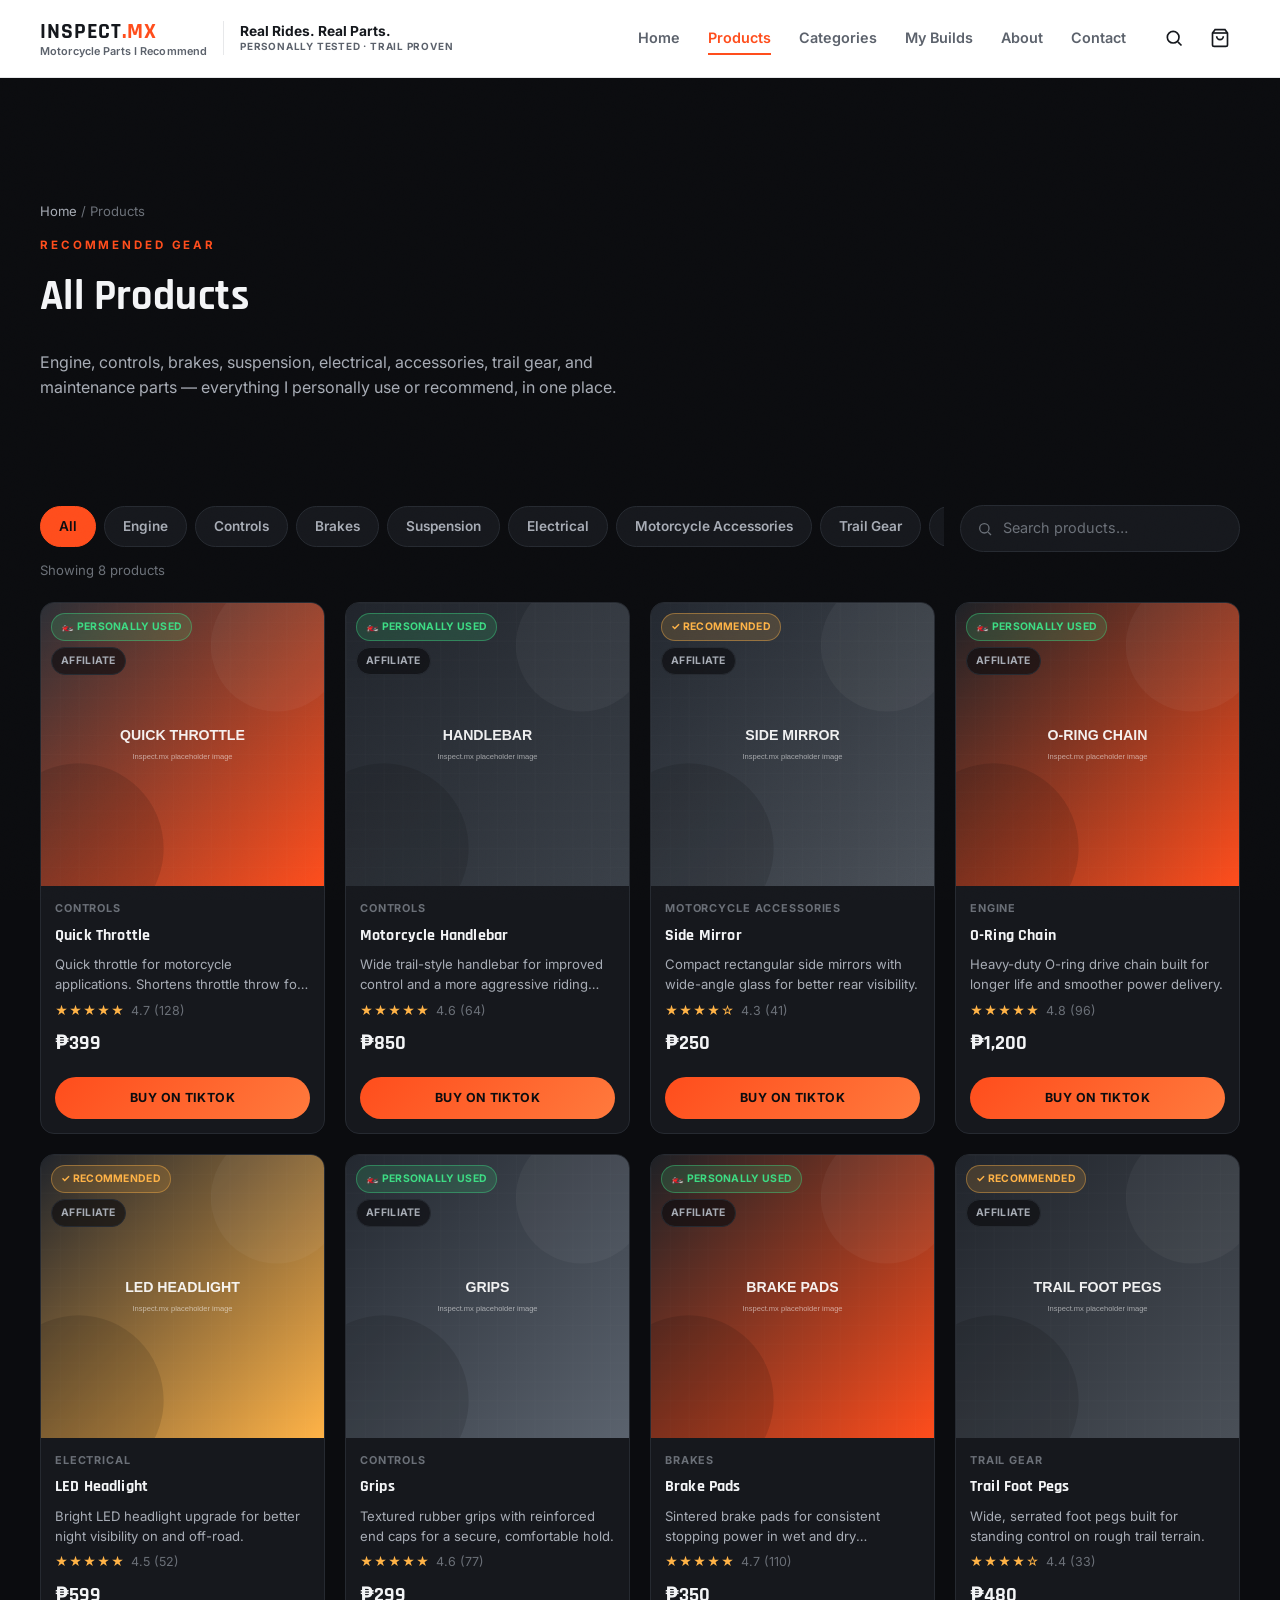
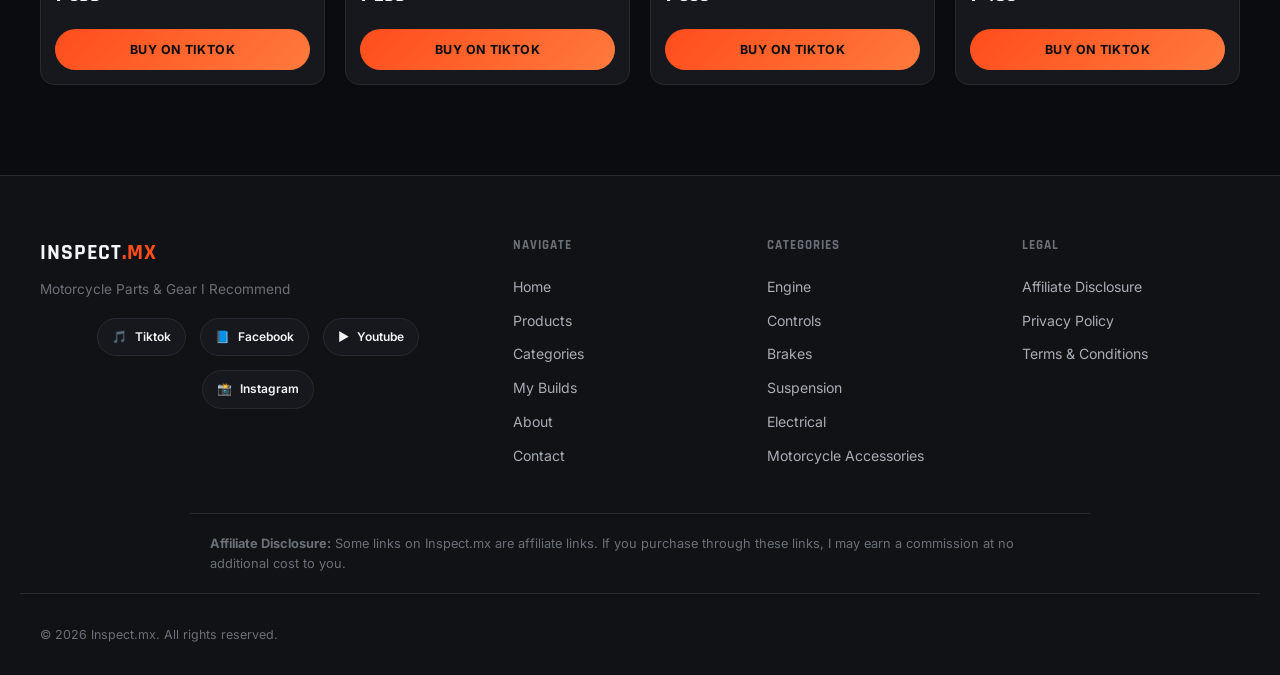
==== commit 933b26a3: "Redesign navbar as a solid white bar (Honda-style), rest of site stays dark Navbar now runs permanen" ====
--- a/products.html
+++ b/products.html
@@ -19,29 +19,39 @@
 <!-- ======================= NAVBAR ======================= -->
 <header class="navbar" id="navbar">
   <div class="navbar-inner container">
-    <a href="index.html" class="brand" aria-label="Inspect.mx home">
-      <span class="brand-mark">INSPECT<span class="accent">.MX</span></span>
-    </a>
-
-    <nav class="nav-links" id="navLinks" aria-label="Primary">
-      <a href="index.html" class="nav-link" data-section="home">Home</a>
-      <a href="products.html" class="nav-link" data-section="products">Products</a>
-      <a href="index.html#categories" class="nav-link" data-section="categories">Categories</a>
-      <a href="index.html#builds" class="nav-link" data-section="builds">My Builds</a>
-      <a href="index.html#about" class="nav-link" data-section="about">About</a>
-      <a href="index.html#contact" class="nav-link" data-section="contact">Contact</a>
-    </nav>
-
-    <div class="navbar-actions">
-      <button class="icon-btn" id="searchToggle" aria-label="Search products" aria-expanded="false">
-        <svg viewBox="0 0 24 24" width="20" height="20" fill="none" stroke="currentColor" stroke-width="2"><circle cx="11" cy="11" r="7"/><line x1="21" y1="21" x2="16.65" y2="16.65"/></svg>
-      </button>
-      <a href="products.html" class="icon-btn" aria-label="View products">
-        <svg viewBox="0 0 24 24" width="20" height="20" fill="none" stroke="currentColor" stroke-width="2"><path d="M6 2 3 6v14a2 2 0 0 0 2 2h14a2 2 0 0 0 2-2V6l-3-4Z"/><path d="M3 6h18"/><path d="M16 10a4 4 0 0 1-8 0"/></svg>
+    <div class="navbar-brand-group">
+      <a href="index.html" class="brand" aria-label="Inspect.mx home">
+        <span class="brand-mark">INSPECT<span class="accent">.MX</span></span>
+        <span class="brand-tagline">Motorcycle Parts I Recommend</span>
       </a>
-      <button class="hamburger" id="hamburger" aria-label="Open menu" aria-expanded="false">
-        <span></span><span></span><span></span>
-      </button>
+      <span class="brand-divider" aria-hidden="true"></span>
+      <div class="brand-secondary">
+        <span class="brand-secondary-title">Real Rides. Real Parts.</span>
+        <span class="brand-secondary-sub">Personally Tested &middot; Trail Proven</span>
+      </div>
+    </div>
+
+    <div class="navbar-right">
+      <nav class="nav-links" id="navLinks" aria-label="Primary">
+        <a href="index.html" class="nav-link" data-section="home">Home</a>
+        <a href="products.html" class="nav-link" data-section="products">Products</a>
+        <a href="index.html#categories" class="nav-link" data-section="categories">Categories</a>
+        <a href="index.html#builds" class="nav-link" data-section="builds">My Builds</a>
+        <a href="index.html#about" class="nav-link" data-section="about">About</a>
+        <a href="index.html#contact" class="nav-link" data-section="contact">Contact</a>
+      </nav>
+
+      <div class="navbar-actions">
+        <button class="icon-btn" id="searchToggle" aria-label="Search products" aria-expanded="false">
+          <svg viewBox="0 0 24 24" width="20" height="20" fill="none" stroke="currentColor" stroke-width="2"><circle cx="11" cy="11" r="7"/><line x1="21" y1="21" x2="16.65" y2="16.65"/></svg>
+        </button>
+        <a href="products.html" class="icon-btn" aria-label="View products">
+          <svg viewBox="0 0 24 24" width="20" height="20" fill="none" stroke="currentColor" stroke-width="2"><path d="M6 2 3 6v14a2 2 0 0 0 2 2h14a2 2 0 0 0 2-2V6l-3-4Z"/><path d="M3 6h18"/><path d="M16 10a4 4 0 0 1-8 0"/></svg>
+        </a>
+        <button class="hamburger" id="hamburger" aria-label="Open menu" aria-expanded="false">
+          <span></span><span></span><span></span>
+        </button>
+      </div>
     </div>
   </div>
 
--- a/css/style.css
+++ b/css/style.css
@@ -29,8 +29,15 @@
   --font-display: "Rajdhani", "Inter", sans-serif;
   --font-body: "Inter", system-ui, sans-serif;
 
-  --nav-h: 68px;
+  --nav-h: 76px;
   --container-w: 1240px;
+
+  /* Navbar runs light/white regardless of the dark page theme */
+  --nav-bg: #ffffff;
+  --nav-text: #14171c;
+  --nav-text-dim: #5b616b;
+  --nav-border: #e7e8ea;
+  --nav-hover: #f2f3f5;
 
   --ease: cubic-bezier(.22,.8,.28,1);
 }
@@ -166,15 +173,13 @@
   position: sticky;
   top: 0;
   z-index: 100;
-  background: rgba(11,12,15,0.7);
-  backdrop-filter: blur(14px) saturate(140%);
-  -webkit-backdrop-filter: blur(14px) saturate(140%);
-  border-bottom: 1px solid transparent;
-  transition: border-color 0.3s var(--ease), background 0.3s var(--ease);
+  background: var(--nav-bg);
+  border-bottom: 1px solid var(--nav-border);
+  box-shadow: 0 1px 0 rgba(0,0,0,0.03);
+  transition: box-shadow 0.3s var(--ease);
 }
 .navbar.scrolled {
-  border-bottom-color: var(--border);
-  background: rgba(11,12,15,0.92);
+  box-shadow: 0 4px 18px rgba(0,0,0,0.1);
 }
 
 .navbar-inner {
@@ -182,25 +187,78 @@
   display: flex;
   align-items: center;
   justify-content: space-between;
-  gap: 20px;
-}
-
+  gap: 18px;
+}
+
+.navbar-brand-group {
+  display: flex;
+  align-items: center;
+  gap: 16px;
+  min-width: 0;
+}
+.navbar-right {
+  display: flex;
+  align-items: center;
+  gap: 28px;
+  flex: 0 0 auto;
+}
+
+.brand {
+  display: flex;
+  flex-direction: column;
+  line-height: 1.15;
+  flex: 0 0 auto;
+}
 .brand-mark {
   font-family: var(--font-display);
   font-weight: 700;
-  font-size: 1.5rem;
+  font-size: 1.4rem;
   letter-spacing: 0.04em;
+}
+.navbar .brand-mark { color: var(--nav-text); }
+.brand-tagline {
+  font-size: 0.68rem;
+  font-weight: 600;
+  color: var(--nav-text-dim);
+  letter-spacing: 0.01em;
+}
+
+.brand-divider {
+  display: none;
+  width: 1px;
+  height: 34px;
+  background: var(--nav-border);
+  flex: 0 0 auto;
+}
+.brand-secondary {
+  display: none;
+  flex-direction: column;
+  line-height: 1.25;
+  flex: 0 0 auto;
+  white-space: nowrap;
+}
+.brand-secondary-title {
+  font-size: 0.86rem;
+  font-weight: 700;
+  color: var(--nav-text);
+}
+.brand-secondary-sub {
+  font-size: 0.62rem;
+  font-weight: 700;
+  letter-spacing: 0.08em;
+  text-transform: uppercase;
+  color: var(--nav-text-dim);
 }
 
 .nav-links {
   display: none;
   align-items: center;
-  gap: 30px;
+  gap: 28px;
 }
 .nav-link {
-  font-size: 0.92rem;
+  font-size: 0.9rem;
   font-weight: 600;
-  color: var(--text-dim);
+  color: var(--nav-text-dim);
   position: relative;
   padding: 6px 0;
   transition: color 0.2s;
@@ -213,15 +271,16 @@
   background: var(--accent);
   transition: width 0.25s var(--ease);
 }
-.nav-link:hover { color: var(--text); }
+.nav-link:hover { color: var(--nav-text); }
 .nav-link:hover::after { width: 100%; }
-.nav-link.active { color: var(--text); }
+.nav-link.active { color: var(--accent); }
 .nav-link.active::after { width: 100%; }
 
 .navbar-actions {
   display: flex;
   align-items: center;
   gap: 6px;
+  flex: 0 0 auto;
 }
 .icon-btn {
   display: inline-flex;
@@ -231,11 +290,11 @@
   border-radius: 50%;
   background: transparent;
   border: none;
-  color: var(--text);
+  color: var(--nav-text);
   cursor: pointer;
   transition: background 0.2s;
 }
-.icon-btn:hover { background: var(--surface-2); color: var(--accent); }
+.icon-btn:hover { background: var(--nav-hover); color: var(--accent); }
 
 .hamburger {
   display: inline-flex;
@@ -250,7 +309,7 @@
 .hamburger span {
   display: block;
   width: 20px; height: 2px;
-  background: var(--text);
+  background: var(--nav-text);
   margin: 0 auto;
   transition: transform 0.25s var(--ease), opacity 0.2s;
 }
@@ -262,26 +321,27 @@
 .search-panel {
   max-height: 0;
   overflow: hidden;
+  background: var(--nav-bg);
   transition: max-height 0.3s var(--ease);
   border-bottom: 1px solid transparent;
 }
-.search-panel.open { max-height: 80px; border-bottom-color: var(--border); }
+.search-panel.open { max-height: 80px; border-bottom-color: var(--nav-border); }
 .search-panel-inner {
   display: flex;
   align-items: center;
   gap: 10px;
   padding: 14px 20px;
-  color: var(--text-faint);
+  color: var(--nav-text-dim);
 }
 .search-panel-inner input {
   flex: 1;
   background: transparent;
   border: none;
   outline: none;
-  color: var(--text);
+  color: var(--nav-text);
   font-size: 0.95rem;
 }
-.search-panel-inner input::placeholder { color: var(--text-faint); }
+.search-panel-inner input::placeholder { color: var(--nav-text-dim); }
 
 /* Mobile drawer */
 .mobile-drawer {
@@ -366,6 +426,11 @@
 @media (min-width: 900px) {
   .nav-links { display: flex; }
   .hamburger { display: none; }
+}
+
+@media (min-width: 1240px) {
+  .brand-divider { display: block; }
+  .brand-secondary { display: flex; }
 }
 
 /* =========================================================
